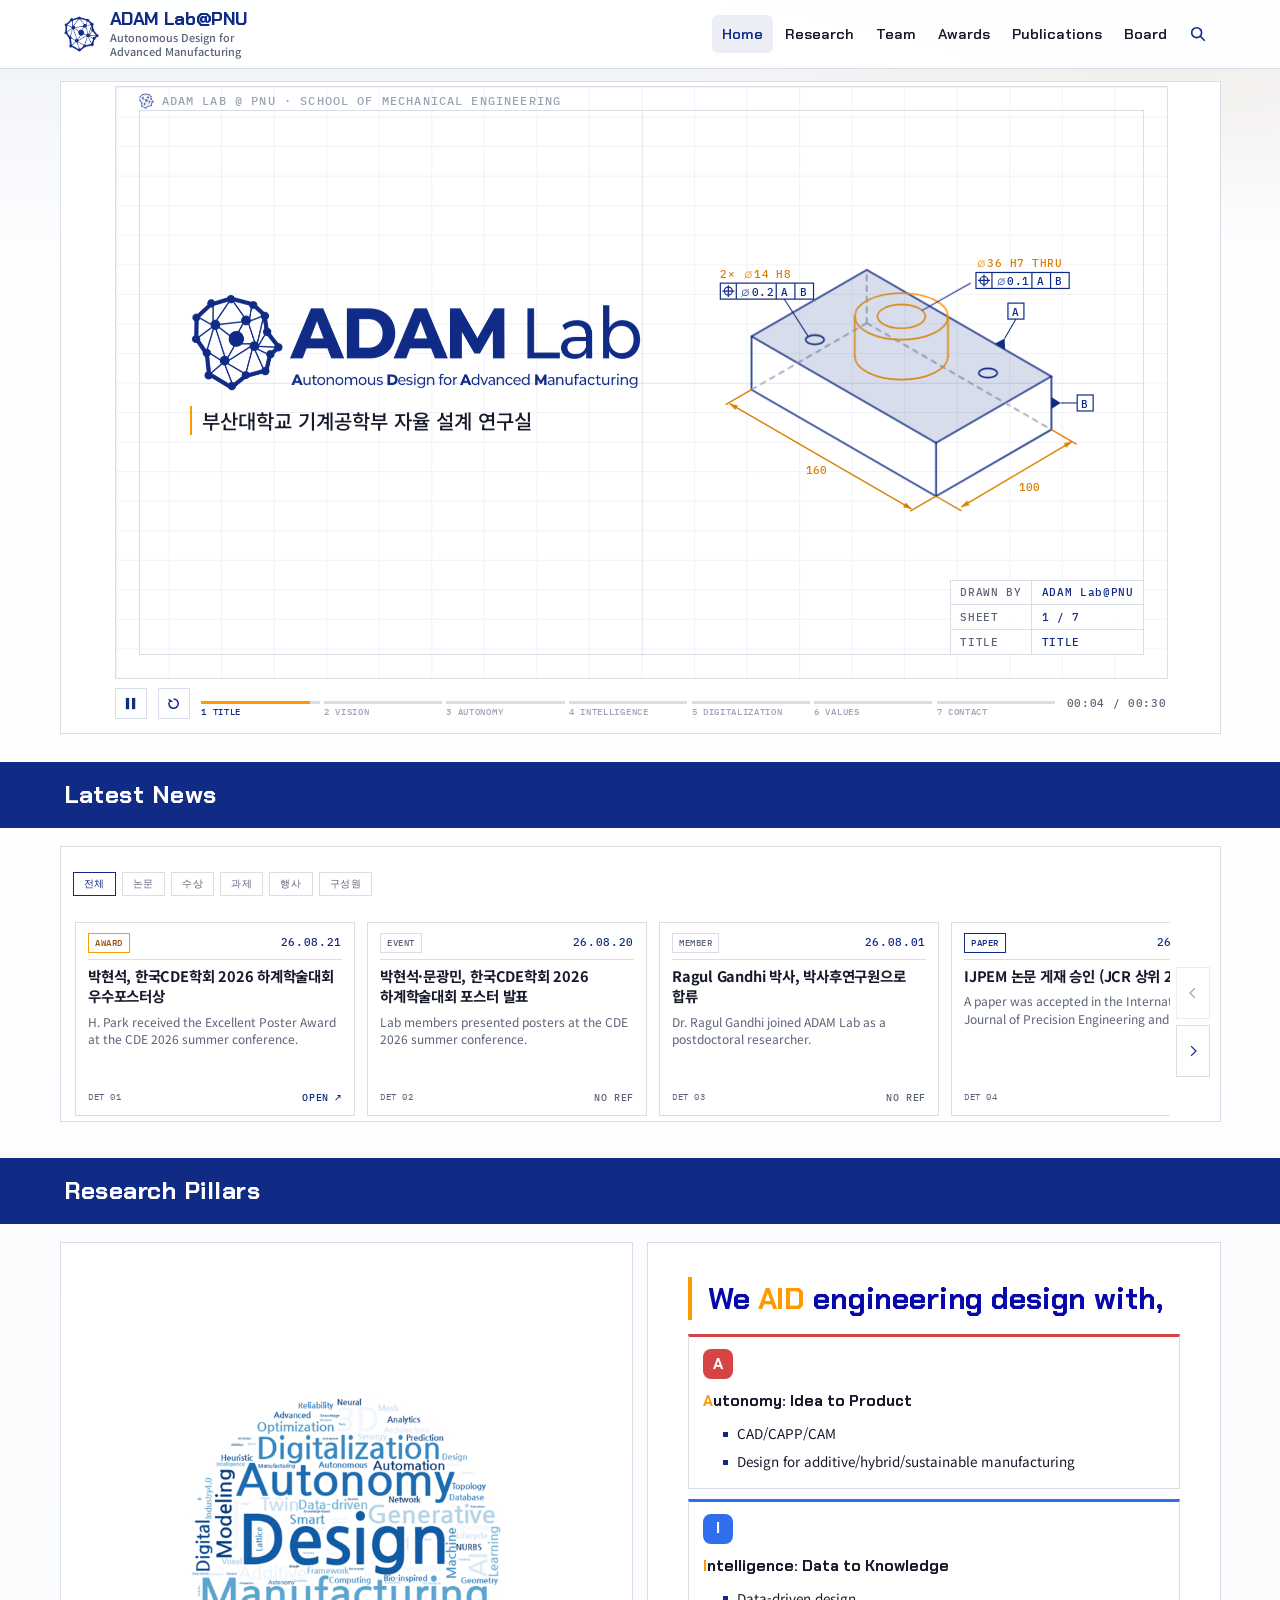
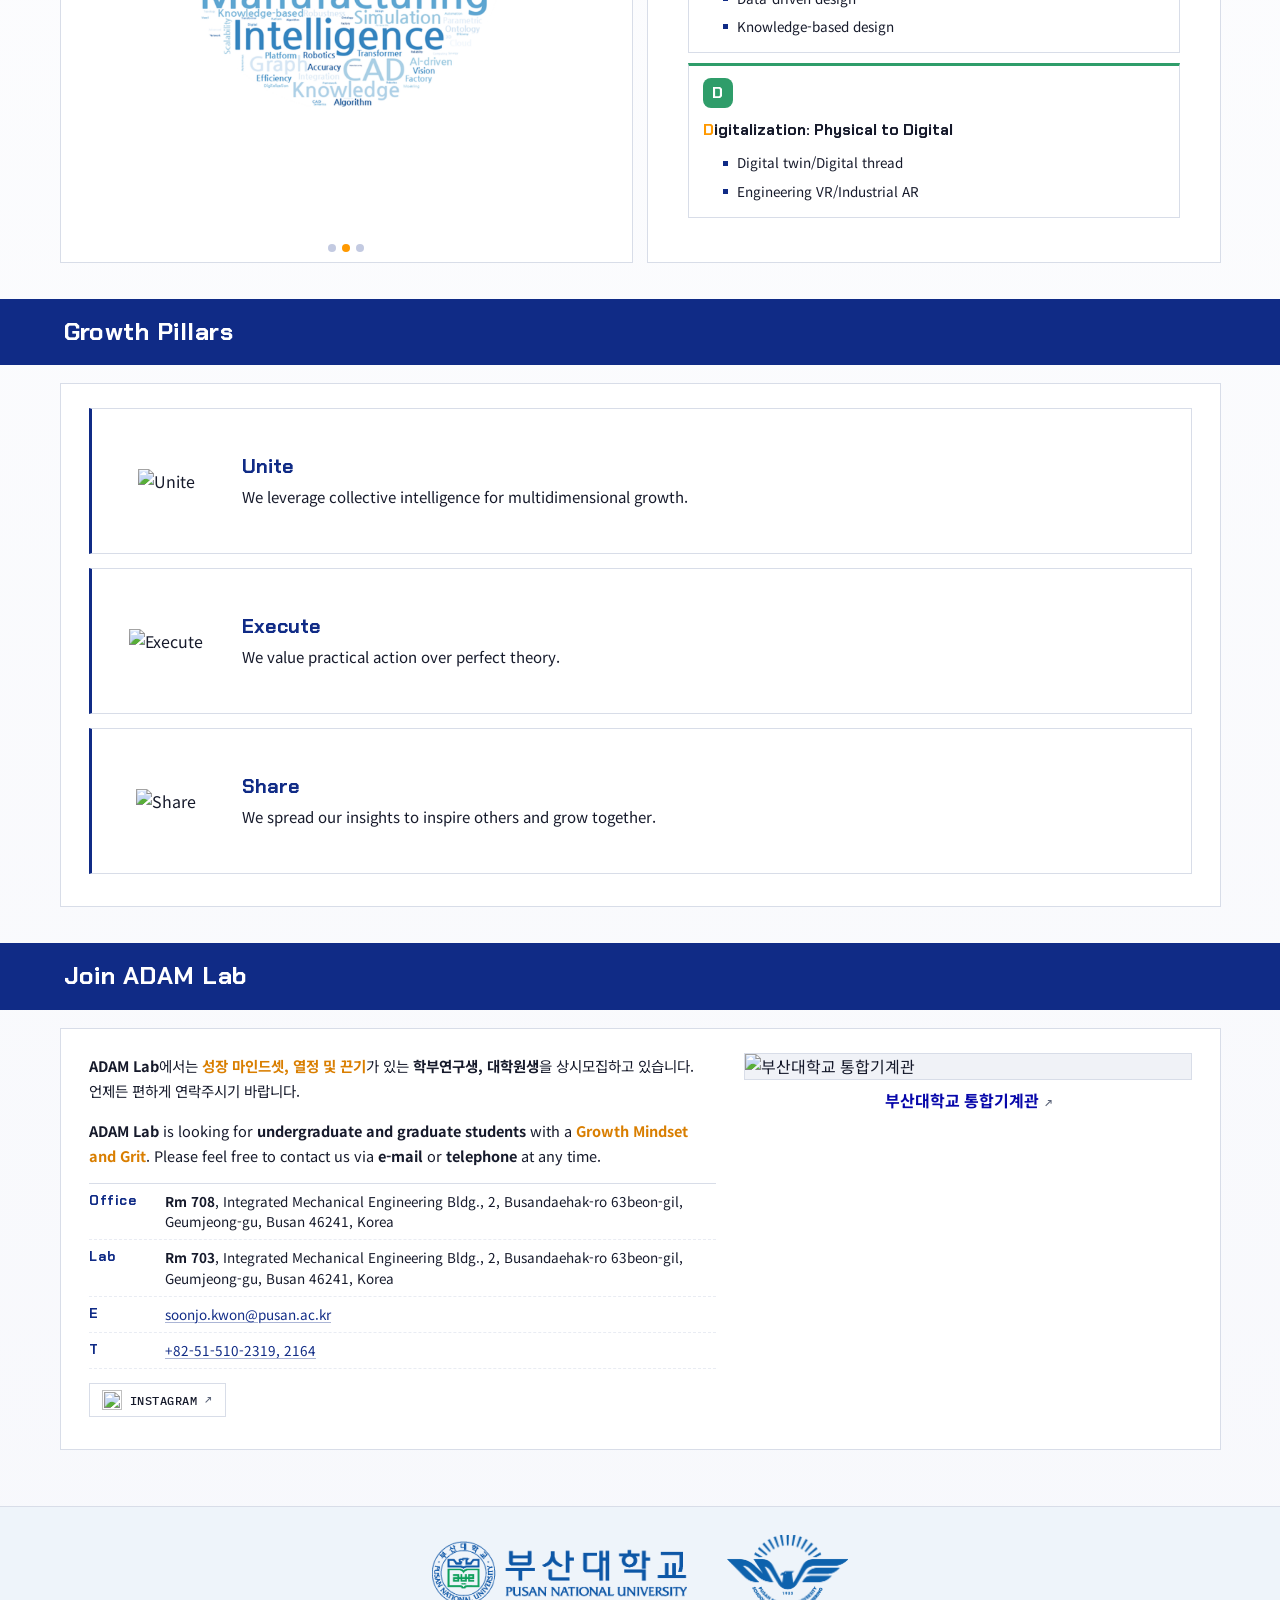
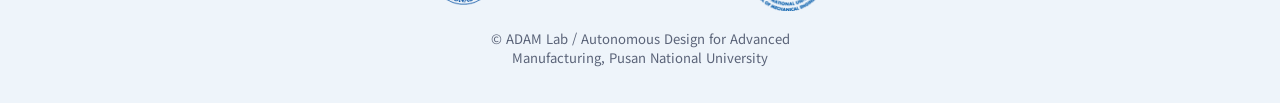
==== index.html @ efa73481 "data: refresh sheet snapshot" ====
<!doctype html>
<html lang="ko">
<head>
  <meta charset="utf-8">
  <meta name="viewport" content="width=device-width, initial-scale=1">
  <title>ADAM Lab@PNU</title>
  <meta name="description" content="ADAM Lab@PNU — Autonomous Design for Advanced Manufacturing Laboratory, Pusan National University.">
  <link rel="preconnect" href="https://fonts.googleapis.com">
  <link rel="preconnect" href="https://fonts.gstatic.com" crossorigin>
  <link href="https://fonts.googleapis.com/css2?family=Chakra+Petch:wght@500;600;700&family=IBM+Plex+Mono:wght@400;500;600&family=Noto+Sans+KR:wght@400;500;600;700&display=swap" rel="stylesheet">
  <link rel="stylesheet" href="css/site.css">
  <link rel="stylesheet" href="css/sheet/tokens.css">
  <link rel="stylesheet" href="css/sheet/base.css">
  <link rel="stylesheet" href="css/sheet/sheet.css">
  <link rel="stylesheet" href="css/widgets/news.css">
  <link rel="stylesheet" href="css/widgets/sections.css">
  <script>window.ADAM_SITE_PARAMS = {};</script>
  <script defer src="js/search-index.js"></script>
  <script defer src="js/site.js"></script>
  <script defer src="js/sheet/boot.js"></script>
  <script defer src="js/sheet/sheets.js?v=20261011-171838"></script>
  <script defer src="js/sheet/sheet-loader.js"></script>
  <script defer src="js/widgets/news.js"></script>
  <script defer src="js/widgets/sections.js"></script>
</head>
<body>
  <a class="skip" href="#main">본문으로 건너뛰기</a>
  <header class="site-header">
    <div class="site-header__inner">
      <a class="brand" href="index.html">
        <img class="brand__logo" src="assets/brand/nav-mark.png" alt="" width="36" height="36">
        <span class="brand__text">
          <span class="brand__mark">ADAM Lab@PNU</span>
          <span class="brand__sub">Autonomous Design for Advanced Manufacturing</span>
        </span>
      </a>
      <button class="nav-toggle" type="button" aria-expanded="false" aria-controls="primary-nav">Menu</button>
      <nav id="primary-nav" class="nav" aria-label="Primary">
<a href="index.html">Home</a>
<a href="research/index.html">Research</a>
<a href="team/index.html">Team</a>
<a href="awards/index.html">Awards</a>
<a href="publications/index.html">Publications</a>
<a href="board/index.html">Board</a>
<button type="button" class="search-toggle" aria-expanded="false" aria-controls="site-search" aria-label="Search">
  <svg viewBox="0 0 20 20" width="18" height="18" aria-hidden="true"><circle cx="8.5" cy="8.5" r="5.5" fill="none" stroke="currentColor" stroke-width="1.8"/><path d="M12.8 12.8 17 17" stroke="currentColor" stroke-width="1.8" stroke-linecap="round"/></svg>
</button>
</nav>
    </div>
  </header>
  <main id="main">
    <div class="hero-wrap"><div class="hero-frame">
      <iframe src="assets/hero/index.html" title="ADAM Lab Intro" allow="autoplay" loading="eager"></iframe>
    </div></div>
    <div class="band reveal"><div class="band__inner"><h2>Latest News</h2></div></div>
    <section class="section reveal">
      <div class="panel" id="adam-news"></div>
    </section>
    <div class="band reveal"><div class="band__inner"><h2>Research Pillars</h2></div></div>
    <section class="section reveal">
      <div class="split pillars-split">
        <div class="pillars-visual panel">
          <div class="carousel" data-carousel aria-label="Research pillars images">
            <div class="carousel__slide is-active">
              <img src="assets/home/pillars/pillar-1.png" alt="Research pillars — Venn diagram" width="800" height="800" decoding="async">
            </div>
            <div class="carousel__slide">
              <img src="assets/home/pillars/pillar-2.png" alt="Research pillars — Word cloud" width="800" height="800" decoding="async">
            </div>
            <div class="carousel__slide">
              <img src="assets/home/pillars/pillar-3.png" alt="Research pillars — 3D cube" width="800" height="800" decoding="async">
            </div>
            <div class="carousel__dots"></div>
          </div>
        </div>
        <div class="panel pillars-aid" data-adam="sections" data-block="home-pillars"></div>
      </div>
    </section>
    <div class="band reveal"><div class="band__inner"><h2>Growth Pillars</h2></div></div>
    <section class="section reveal"><div class="panel" data-adam="sections" data-block="home-growth"></div></section>
    <div class="band reveal"><div class="band__inner"><h2>Join ADAM Lab</h2></div></div>
    <section class="section reveal"><div class="panel" data-adam="sections" data-block="home-join"></div></section>
  </main>
  <footer class="site-footer">
    <div class="site-footer__inner">
      <div class="footer-logos">
        <a class="footer-logo" href="https://www.pusan.ac.kr/" target="_blank" rel="noopener" title="Pusan National University">
          <img src="assets/brand/pnu-logo.png" alt="Pusan National University" width="280" height="70" loading="lazy">
        </a>
        <a class="footer-logo" href="https://me.pusan.ac.kr/" target="_blank" rel="noopener" title="School of Mechanical Engineering">
          <img src="assets/brand/mech-logo.png" alt="School of Mechanical Engineering, PNU" width="120" height="76" loading="lazy">
        </a>
      </div>
      <p class="copyright">© ADAM Lab / Autonomous Design for Advanced Manufacturing, Pusan National University</p>
    </div>
  </footer>

  <div id="site-search" class="site-search" hidden>
    <div class="site-search__panel" role="dialog" aria-modal="true" aria-label="Site search">
      <form class="site-search__form" action="#" method="get">
        <input type="search" name="q" class="site-search__input" placeholder="뉴스·논문·수상·과제 검색" autocomplete="off" enterkeyhint="search">
        <button type="button" class="site-search__close" aria-label="Close search">×</button>
      </form>
      <div class="site-search__results" role="listbox" aria-live="polite"></div>
    </div>
  </div>
</body>
</html>
---- css/site.css ----
/* ADAM Lab@PNU — GitHub Pages shell */
:root {
  --ground: #f4f6fb;
  --sheet: #ffffff;
  --grid: #f0f2f7;
  --line: #d8dde8;
  --line-soft: #e9ecf3;
  --navy: #102b86;
  --blue: #0707aa;
  --ink: #161a2b;
  --ink-dim: #5a6378;
  --ink-faint: #9aa3b5;
  --accent: #ff9900;
  --accent-deep: #d97e00;
  --band: #102b86;
  --font-display: "Chakra Petch", "Noto Sans KR", system-ui, sans-serif;
  --font-body: "Noto Sans KR", "Apple SD Gothic Neo", "Malgun Gothic", system-ui, sans-serif;
  --ease: cubic-bezier(0.2, 0.7, 0.2, 1);
  --max: 1185px;
  --nav-h: 68px;
  color-scheme: light;
}

*, *::before, *::after { box-sizing: border-box; }

html { scroll-behavior: smooth; }

body {
  margin: 0;
  min-height: 100vh;
  font-family: var(--font-body);
  color: var(--ink);
  background:
    radial-gradient(1200px 480px at 10% -10%, rgba(16, 43, 134, 0.07), transparent 60%),
    radial-gradient(900px 420px at 90% 0%, rgba(255, 153, 0, 0.08), transparent 55%),
    linear-gradient(180deg, #eef1f8 0%, var(--ground) 280px, #f7f8fc 100%);
  line-height: 1.55;
  -webkit-font-smoothing: antialiased;
  /* Korean: keep syllables together; English: break at words */
  word-break: keep-all;
  overflow-wrap: anywhere;
  line-break: strict;
}

a { color: var(--blue); text-decoration-thickness: 1px; text-underline-offset: 2px; }
a:hover { color: var(--navy); }

.skip {
  position: absolute; left: -9999px; top: 0;
  background: var(--navy); color: #fff; padding: 8px 12px; z-index: 100;
}
.skip:focus { left: 8px; top: 8px; }

/* ---------- Nav ---------- */
.site-header {
  position: sticky; top: 0; z-index: 50;
  backdrop-filter: blur(12px);
  background: rgba(255, 255, 255, 0.94);
  border-bottom: 1px solid var(--line);
}

.site-header__inner {
  max-width: var(--max);
  margin: 0 auto;
  padding: 0 16px;
  min-height: var(--nav-h);
  display: flex;
  align-items: center;
  flex-wrap: wrap;
  gap: 8px 16px;
}

.brand {
  display: inline-flex;
  align-items: center;
  gap: 10px;
  color: var(--navy);
  text-decoration: none;
  min-width: 0;
}
.brand:hover { color: var(--blue); }
.brand__logo {
  width: 36px;
  height: 36px;
  object-fit: contain;
  flex: 0 0 auto;
}
.brand__text {
  display: flex;
  flex-direction: column;
  gap: 1px;
  min-width: 0;
}
.brand__mark {
  font-family: var(--font-display);
  font-weight: 700;
  font-size: 1.15rem;
  letter-spacing: -0.02em;
  line-height: 1.15;
  white-space: nowrap;
}
.brand__sub {
  font-family: var(--font-body);
  font-size: 0.68rem;
  font-weight: 500;
  color: var(--ink-dim);
  line-height: 1.25;
  white-space: normal;
  max-width: 28ch;
}

.nav {
  margin-left: auto;
  display: flex;
  align-items: center;
  gap: 2px;
  flex-wrap: wrap;
  justify-content: flex-end;
}

.nav a, .search-toggle {
  font-family: var(--font-display);
  font-weight: 600;
  font-size: 0.92rem;
  color: var(--ink);
  text-decoration: none;
  padding: 8px 10px;
  border-radius: 6px;
  border: 0;
  background: transparent;
  cursor: pointer;
  transition: background 0.2s var(--ease), color 0.2s var(--ease);
}
.nav a:hover, .search-toggle:hover {
  background: var(--grid);
  color: var(--navy);
}
.nav a[aria-current="page"] {
  color: var(--navy);
  background: rgba(16, 43, 134, 0.08);
}
.search-toggle {
  display: inline-flex;
  align-items: center;
  justify-content: center;
  color: var(--navy);
}


.band__inner--with-action {
  display: flex;
  align-items: center;
  justify-content: space-between;
  gap: 12px;
}
.band-ig {
  display: inline-flex;
  align-items: center;
  justify-content: center;
  width: 36px;
  height: 36px;
  border-radius: 8px;
  color: #fff;
  border: 1px solid rgba(255, 255, 255, 0.35);
  text-decoration: none;
  transition: background 0.2s var(--ease);
}
.band-ig:hover {
  background: rgba(255, 255, 255, 0.12);
  color: #fff;
}

.nav-toggle {
  display: none;
  margin-left: auto;
  border: 1px solid var(--line);
  background: #fff;
  border-radius: 8px;
  padding: 8px 12px;
  font-family: var(--font-display);
  font-weight: 600;
  color: var(--navy);
}

@media (max-width: 900px) {
  .brand__sub { display: none; }
}
@media (max-width: 820px) {
  .nav-toggle { display: inline-flex; }
  .nav {
    display: none;
    width: 100%;
    flex-direction: column;
    align-items: stretch;
    padding: 0 0 12px;
    margin: 0;
  }
  .site-header.is-open .nav { display: flex; }
}

/* ---------- Layout ---------- */
main { display: block; }

.hero-wrap {
  max-width: var(--max);
  margin: 0 auto;
  padding: 12px 12px 0;
}

.hero-frame {
  width: 100%;
  border: 1px solid var(--line);
  background: #fff;
  overflow: hidden;
  aspect-ratio: 16 / 9;
}
.hero-frame iframe {
  width: 100%;
  height: 100%;
  border: 0;
  display: block;
}

.band {
  background: var(--band);
  color: #fff;
  margin: 28px 0 0;
}
.band__inner {
  max-width: var(--max);
  margin: 0 auto;
  padding: 14px 16px;
}
.band h2 {
  margin: 0;
  font-family: var(--font-display);
  font-weight: 700;
  font-size: clamp(1.15rem, 2.2vw, 1.55rem);
  letter-spacing: 0.02em;
}

.section {
  max-width: var(--max);
  margin: 0 auto;
  padding: 18px 12px 8px;
}

.section__head {
  display: flex;
  align-items: baseline;
  justify-content: space-between;
  gap: 12px;
  margin: 8px 4px 12px;
  flex-wrap: wrap;
}
.section__head h1, .section__head h2 {
  margin: 0;
  font-family: var(--font-display);
  font-weight: 700;
  color: var(--navy);
  font-size: clamp(1.35rem, 2.6vw, 1.85rem);
  letter-spacing: -0.02em;
}
.section__head p {
  margin: 0;
  color: var(--ink-dim);
  font-size: 0.95rem;
}

.page-kicker {
  max-width: var(--max);
  margin: 0 auto;
  padding: 28px 16px 0;
}
.page-kicker .label {
  font-family: var(--font-display);
  font-weight: 700;
  letter-spacing: 0.12em;
  font-size: 0.78rem;
  color: var(--accent-deep);
  text-transform: uppercase;
}
.page-kicker h1 {
  margin: 6px 0 0;
  font-family: var(--font-display);
  font-weight: 700;
  font-size: clamp(1.8rem, 4vw, 2.6rem);
  color: var(--navy);
  letter-spacing: -0.03em;
}

.team-links {
  display: flex;
  flex-wrap: wrap;
  gap: 10px 16px;
  margin: 14px 0 0;
}
.team-links a {
  font-family: var(--font-display);
  font-weight: 600;
  font-size: 0.95rem;
  color: var(--navy);
  text-decoration: none;
  padding: 6px 0;
  border-bottom: 2px solid transparent;
  transition: border-color 0.2s var(--ease), color 0.2s var(--ease);
}
.team-links a:hover {
  border-bottom-color: var(--accent);
  color: var(--blue);
}

.split {
  display: grid;
  grid-template-columns: 1fr 1fr;
  gap: 14px;
  align-items: start;
}
@media (max-width: 820px) {
  .split { grid-template-columns: 1fr; }
}

/* Home Research Pillars — Sites-like 50:50 split: carousel | A·I·D cards */
.pillars-split {
  grid-template-columns: 1fr 1fr;
  gap: 14px;
  align-items: stretch;
}
.pillars-visual {
  overflow: hidden;
  display: flex;
  min-height: 0;
}
.pillars-visual .carousel {
  flex: 1 1 auto;
  width: 100%;
  min-height: 280px;
  aspect-ratio: 1 / 1;
  border: 0;
  max-height: none;
}
.pillars-aid {
  padding: 10px 12px 12px;
  min-width: 0;
}
.pillars-aid .sx-cards.sx-aid {
  grid-template-columns: minmax(0, 1fr) !important;
  gap: 10px;
}
.pillars-aid .sx-card--aid {
  padding: 12px 14px;
}
.pillars-aid .sx-aid-letter {
  width: 30px;
  height: 30px;
  font-size: 1rem;
}
@media (max-width: 820px) {
  .pillars-split { grid-template-columns: 1fr; }
  .pillars-visual .carousel {
    aspect-ratio: 16 / 9;
    min-height: 0;
  }
}

/* Search deep-link highlight */
.is-search-hit {
  outline: 2px solid var(--accent);
  outline-offset: 3px;
  box-shadow: 0 0 0 4px rgba(255, 153, 0, 0.22);
  transition: outline-color 0.3s var(--ease), box-shadow 0.3s var(--ease);
}

/* ---------- Panels (hover glow only) ---------- */
.panel {
  position: relative;
  width: 100%;
  min-width: 0;
  background: #fff;
  border: 1px solid var(--line);
  overflow: visible;
  transition: border-color 0.25s var(--ease), box-shadow 0.25s var(--ease);
}
.panel:hover {
  border-color: #c5cee6;
  box-shadow: 0 0 0 1px rgba(16, 43, 134, 0.06), 0 12px 32px rgba(16, 43, 134, 0.1);
}
.panel .ax-root,
.panel .adam-sheet { max-width: 100%; }

/* ---------- Carousel ---------- */
.carousel {
  position: relative;
  aspect-ratio: 1.25 / 1;
  background: #fff;
  overflow: hidden;
  border: 1px solid var(--line);
}
.carousel__slide {
  position: absolute;
  inset: 0;
  display: flex;
  align-items: center;
  justify-content: center;
  background-color: #fff;
  opacity: 0;
  transition: opacity 0.9s var(--ease);
  /* fallback if a slide still uses background-image */
  background-size: contain;
  background-repeat: no-repeat;
  background-position: center;
}
.carousel__slide.is-active { opacity: 1; }
.carousel__slide img {
  display: block;
  max-width: 100%;
  max-height: 100%;
  width: auto;
  height: auto;
  object-fit: contain;
  object-position: center;
}
.carousel__dots {
  position: absolute;
  left: 0; right: 0; bottom: 10px;
  display: flex;
  justify-content: center;
  gap: 6px;
  z-index: 2;
}
.carousel__dots button {
  width: 8px; height: 8px;
  border-radius: 50%;
  border: 0;
  background: rgba(16, 43, 134, 0.25);
  padding: 0;
  cursor: pointer;
  transition: background 0.2s var(--ease);
}
.carousel__dots button[aria-current="true"] {
  background: var(--accent);
}
/* Board album carousel nav pattern (gl-carousel-nav) — Home Pillars only */
.carousel__nav {
  position: absolute; top: 50%; transform: translateY(-50%); z-index: 2;
  width: 30px; height: 30px; display: grid; place-items: center;
  border: 1px solid rgba(255,255,255,0.55); border-radius: 999px;
  background: rgba(16, 26, 43, 0.42); color: #fff; cursor: pointer;
  opacity: 0; transition: opacity 0.18s var(--ease), background 0.18s var(--ease);
  padding: 0;
}
.carousel:hover .carousel__nav,
.carousel:focus-within .carousel__nav { opacity: 1; }
.carousel__prev { left: 8px; }
.carousel__next { right: 8px; }
.carousel__nav:hover { background: rgba(16, 26, 43, 0.7); }

/* ---------- Allowed motion: (1) scroll fade-up (2) card hover glow (3) slide crossfade ---------- */
.reveal {
  opacity: 0;
  transform: translateY(14px);
  transition: opacity 0.55s var(--ease), transform 0.55s var(--ease);
}
.reveal.is-in {
  opacity: 1;
  transform: none;
}
@media (prefers-reduced-motion: reduce) {
  html { scroll-behavior: auto; }
  .reveal { opacity: 1; transform: none; transition: none; }
  .carousel__slide { transition: none; }
  .panel { transition: none; }
}

/* ---------- Footer ---------- */
.site-footer {
  margin-top: 48px;
  border-top: 1px solid var(--line);
  background: #eef4fa;
}
.site-footer__inner {
  max-width: var(--max);
  margin: 0 auto;
  padding: 28px 16px 36px;
  display: flex;
  flex-direction: column;
  gap: 18px;
  align-items: center;
}
.footer-logos {
  display: flex;
  flex-wrap: wrap;
  gap: 28px 40px;
  align-items: center;
  justify-content: center;
  width: 100%;
}
.footer-logo {
  display: inline-flex;
  align-items: center;
  text-decoration: none;
  opacity: 0.95;
  transition: opacity 0.2s var(--ease);
}
.footer-logo:hover { opacity: 1; }
.footer-logo img {
  display: block;
  height: auto;
  max-height: 64px;
  width: auto;
  max-width: min(320px, 78vw);
  object-fit: contain;
}
.footer-logo:last-child img {
  max-height: 76px;
  max-width: min(140px, 40vw);
}
.copyright {
  margin: 0;
  text-align: center;
  color: var(--ink-dim);
  font-size: 0.82rem;
  line-height: 1.45;
  max-width: 52ch;
}

/* ---------- Site search ---------- */
.site-search {
  position: fixed;
  inset: 0;
  z-index: 80;
  background: rgba(16, 26, 43, 0.35);
  display: flex;
  align-items: flex-start;
  justify-content: center;
  padding: 12vh 16px 24px;
  backdrop-filter: blur(2px);
}
.site-search[hidden] { display: none !important; }
.site-search__panel {
  width: min(560px, 100%);
  background: #fff;
  border: 1px solid var(--line);
  border-radius: 12px;
  box-shadow: 0 24px 60px rgba(16, 43, 134, 0.18);
  overflow: hidden;
}
.site-search__form {
  display: flex;
  align-items: center;
  gap: 8px;
  padding: 12px 12px 10px;
  border-bottom: 1px solid var(--line-soft);
}
.site-search__input {
  flex: 1;
  border: 0;
  outline: none;
  font: inherit;
  font-size: 1.05rem;
  padding: 8px 6px;
  color: var(--ink);
  background: transparent;
}
.site-search__close {
  border: 0;
  background: var(--grid);
  width: 36px;
  height: 36px;
  border-radius: 8px;
  font-size: 1.3rem;
  line-height: 1;
  cursor: pointer;
  color: var(--ink-dim);
}
.site-search__close:hover { color: var(--navy); }
.site-search__results {
  max-height: min(50vh, 420px);
  overflow: auto;
  padding: 8px;
}
.site-search__hit {
  display: block;
  padding: 10px 12px;
  border-radius: 8px;
  text-decoration: none;
  color: inherit;
  transition: background 0.15s var(--ease);
}
.site-search__hit:hover { background: var(--grid); }
.site-search__kind {
  display: inline-block;
  font-family: var(--font-display);
  font-size: 0.68rem;
  font-weight: 700;
  letter-spacing: 0.06em;
  text-transform: uppercase;
  color: var(--accent-deep);
  margin-bottom: 2px;
}
.site-search__hit strong {
  display: block;
  font-family: var(--font-display);
  color: var(--navy);
  margin-bottom: 2px;
}
.site-search__blurb {
  display: block;
  font-size: 0.86rem;
  color: var(--ink-dim);
}
.site-search__empty {
  margin: 12px;
  color: var(--ink-dim);
  font-size: 0.92rem;
}
body.search-open { overflow: hidden; }
---- css/sheet/tokens.css ----
/* ADAM Lab embeddable widgets — design tokens extracted from the
   home-page hero embed (ADAM Lab Intro, ~187KB inline HTML/SVG on
   *-atari-embeds.googleusercontent.com / sites.google.com/view/adam-pnu).

   Source :root block (2026-10-08):
     --ground #FFFFFF  --sheet #FFFFFF  --grid #F0F2F7
     --line #D8DDE8    --line-soft #E9ECF3
     --navy #102B86    --blue #0707AA
     --ink #161A2B     --ink-dim #5A6378  --ink-faint #9AA3B5
     --accent #FF9900  --accent-deep #D97E00  (+ --accent-ink #9A5200 for text, AA)
*/

:root {
  --ground: #ffffff;
  --sheet: #ffffff;
  --grid: #f0f2f7;
  --line: #d8dde8;
  --line-soft: #e9ecf3;
  --navy: #102b86;
  --blue: #0707aa;
  --ink: #161a2b;
  --ink-dim: #5a6378;
  --ink-faint: #9aa3b5;
  --accent: #ff9900;
  --accent-deep: #d97e00;
  --accent-ink: #9a5200;   /* award text on light backgrounds: 5.5:1 on #fff8ec (WCAG AA) */
  --paper: var(--sheet);
  --muted: var(--ink-dim);
  --font-display: "Chakra Petch", "Noto Sans KR", system-ui, sans-serif;
  --font-body: "Noto Sans KR", "Apple SD Gothic Neo", "Malgun Gothic", system-ui, sans-serif;
  --font-mono: "IBM Plex Mono", ui-monospace, SFMono-Regular, Menlo, monospace;
  --ease: cubic-bezier(0.2, 0.7, 0.2, 1);
  color-scheme: light;
}

@media (prefers-reduced-motion: reduce) {
  .adam-sheet *,
  .adam-sheet *::before,
  .adam-sheet *::after {
    animation: none !important;
    transition: none !important;
    scroll-behavior: auto !important;
  }
}
---- css/sheet/base.css ----
/* ADAM Lab widgets — shared base for the sheet-driven widgets
   (publications, patents, awards, members, projects, talks, gallery).
   Palette/fonts come from tokens.css (= hero animation). Each Sites page
   gets its own layout file on top of this (see widgets/<name>/). */

*, *::before, *::after { box-sizing: border-box; }
[hidden] { display: none !important; }

/* Hosted inside adam-lab pages: document shell (html/body) is owned by css/site.css.
   Widget chrome below targets .ax-* / panel roots only. */

::-webkit-scrollbar { width: 8px; height: 8px; }
::-webkit-scrollbar-thumb { background: var(--line); border-radius: 8px; }
::-webkit-scrollbar-track { background: transparent; }

a { color: inherit; }
button { font: inherit; color: inherit; }
:focus-visible { outline: 2px solid var(--navy); outline-offset: 2px; }

.ax-root {
  container-type: inline-size;
  container-name: ax;
  width: 100%;
  max-width: 1280px;
  margin: 0 auto;
  padding: clamp(10px, 2.4vw, 24px) clamp(10px, 2.6vw, 28px) clamp(16px, 3vw, 32px);
}

/* ---------- toolbar ---------- */
.ax-bar {
  position: sticky;
  top: 0;
  z-index: 20;
  display: flex;
  flex-wrap: wrap;
  align-items: center;
  gap: 8px 10px;
  padding: 10px 0;
  margin-bottom: 6px;
  background: rgba(255, 255, 255, 0.86);
  -webkit-backdrop-filter: saturate(1.4) blur(8px);
  backdrop-filter: saturate(1.4) blur(8px);
  border-bottom: 1px solid var(--line-soft);
}
.ax-bar .ax-grow { flex: 1 1 auto; }
/* Narrow embeds keep the bar sticky but compact: chip rows scroll sideways
   on one line instead of wrapping, so the bar stays ~1–2 rows tall. */
@container ax (max-width: 600px) {
  .ax-bar { padding: 6px 0; gap: 6px; margin-bottom: 4px; }
  .ax-bar .ax-chips { flex: 1 1 auto; }
}

.ax-chips {
  display: flex;
  gap: 6px;
  min-width: 0;
  overflow-x: auto;
  scrollbar-width: none;
  padding: 1px;
}
.ax-chips::-webkit-scrollbar { display: none; }

.ax-chip {
  flex: 0 0 auto;
  appearance: none;
  border: 1px solid var(--line);
  background: rgba(255, 255, 255, 0.9);
  color: var(--ink-dim);
  font-family: var(--font-mono);
  font-size: 11px;
  font-weight: 500;
  letter-spacing: 0.05em;
  text-transform: uppercase;
  text-decoration: none;
  line-height: 1;
  padding: 7px 10px;
  border-radius: 0;
  cursor: pointer;
  display: inline-flex;
  align-items: center;
  gap: 6px;
  transition: border-color 0.15s var(--ease), color 0.15s var(--ease), background 0.15s var(--ease);
}
.ax-chip:hover { border-color: var(--navy); color: var(--navy); }
.ax-chip[aria-pressed="true"] {
  border-color: var(--navy);
  color: var(--navy);
  background: #fff;
  box-shadow: inset 0 0 0 1px var(--navy);
}
.ax-chip .n {
  font-size: 10px;
  color: var(--ink-dim);
  font-weight: 500;
}
.ax-chip[aria-pressed="true"] .n { color: var(--navy); }
.ax-chip .ko { font-family: var(--font-body); text-transform: none; letter-spacing: 0; font-size: 12px; }

.ax-search {
  position: relative;
  flex: 1 1 220px;
  min-width: 160px;
  max-width: 360px;
}
.ax-search input {
  width: 100%;
  height: 32px;
  border: 1px solid var(--line);
  background: #fff;
  padding: 0 30px 0 32px;
  font: 13px var(--font-body);
  color: var(--ink);
  border-radius: 0;
  outline: none;
  transition: border-color 0.15s var(--ease), box-shadow 0.15s var(--ease);
}
.ax-search input::placeholder { color: var(--ink-faint); }
.ax-search input:focus { border-color: var(--navy); box-shadow: 0 0 0 3px rgba(16, 43, 134, 0.08); }
.ax-search svg {
  position: absolute; left: 10px; top: 50%; width: 14px; height: 14px;
  transform: translateY(-50%); color: var(--ink-faint); pointer-events: none;
}
.ax-search .ax-clear {
  position: absolute; right: 4px; top: 50%; transform: translateY(-50%);
  width: 24px; height: 24px; border: 0; background: none; cursor: pointer;
  color: var(--ink-faint); font-size: 16px; line-height: 1;
}
.ax-search .ax-clear:hover { color: var(--navy); }

.ax-select {
  height: 32px;
  border: 1px solid var(--line);
  background: #fff;
  font: 12px var(--font-mono);
  color: var(--ink-dim);
  padding: 0 26px 0 10px;
  border-radius: 0;
  appearance: none;
  background-image: linear-gradient(45deg, transparent 50%, var(--ink-faint) 50%), linear-gradient(135deg, var(--ink-faint) 50%, transparent 50%);
  background-position: calc(100% - 13px) 50%, calc(100% - 9px) 50%;
  background-size: 4px 4px;
  background-repeat: no-repeat;
  cursor: pointer;
}
.ax-select:focus { border-color: var(--navy); outline: none; }

/* ---------- type ---------- */
.ax-kicker {
  font-family: var(--font-display);
  font-weight: 600;
  font-size: 11px;
  letter-spacing: 0.14em;
  text-transform: uppercase;
  color: var(--navy);
}
.ax-mono { font-family: var(--font-mono); }
.ax-dim { color: var(--ink-dim); }
.ax-faint { color: var(--ink-faint); }

.au-pi { color: var(--ink); font-weight: 700; }

/* ---------- small parts ---------- */
.ax-badge {
  display: inline-flex;
  align-items: center;
  gap: 5px;
  font-family: var(--font-mono);
  font-size: 10px;
  font-weight: 500;
  letter-spacing: 0.04em;
  line-height: 1;
  padding: 4px 7px;
  border: 1px solid var(--line);
  color: var(--ink-dim);
  background: #fff;
  white-space: nowrap;
}
.ax-badge.award { border-color: var(--accent); color: var(--accent-ink); background: #fff8ec; }
.ax-badge.award::before { content: ""; width: 6px; height: 6px; border-radius: 50%; background: var(--accent); }
.ax-badge.navy { border-color: var(--navy); color: var(--navy); }
.ax-badge.solid { background: var(--navy); border-color: var(--navy); color: #fff; }
.ax-badge.dash { border-style: dashed; color: var(--blue); border-color: var(--blue); }
.ax-badge.ko { font-family: var(--font-body); letter-spacing: 0; font-size: 11px; }

.ax-link {
  display: inline-flex;
  align-items: center;
  gap: 4px;
  font-family: var(--font-mono);
  font-size: 10.5px;
  font-weight: 500;
  letter-spacing: 0.05em;
  text-transform: uppercase;
  text-decoration: none;
  color: var(--navy);
  border: 1px solid var(--line);
  background: #fff;
  padding: 4px 7px;
  line-height: 1;
  transition: border-color 0.15s var(--ease), background 0.15s var(--ease);
}
.ax-link:hover { border-color: var(--navy); background: #f6f8ff; }
.ax-link::after { content: "↗"; font-size: 10px; }

.ax-count {
  font-family: var(--font-mono);
  font-size: 11px;
  color: var(--ink-dim);
  letter-spacing: 0.04em;
  white-space: nowrap;
}

/* ---------- states ---------- */
.adam-state {
  margin: 24px 0;
  padding: 18px;
  border: 1px dashed var(--line);
  background: rgba(255, 255, 255, 0.9);
  color: var(--ink-dim);
  font-size: 13px;
  text-align: center;
}
.ax-skel {
  height: 64px;
  margin: 10px 0;
  border: 1px solid var(--line-soft);
  background: linear-gradient(90deg, #fff 0%, #f6f7fb 50%, #fff 100%);
  background-size: 200% 100%;
}
@media (prefers-reduced-motion: no-preference) {
  .ax-skel { animation: ax-shimmer 1.2s linear infinite; }
  .ax-in { animation: ax-in 0.4s var(--ease) both; }
}
@keyframes ax-shimmer { to { background-position: -200% 0; } }
@keyframes ax-in { from { opacity: 0; transform: translateY(6px); } to { opacity: 1; transform: none; } }

mark { background: #ffe9c4; color: inherit; padding: 0 1px; }

/* ---------- short iframes ----------
   Google Sites scales an embed's height with its width, so on a phone a
   widget may get only ~250–400px. The document scrolls inside the iframe;
   keep the sticky bar to one or two thin rows and drop decorative heads
   (histogram, sparkline, big totals) so the list is visible at once. */
@media (max-height: 520px) {
  .ax-root { padding-top: 4px; padding-bottom: 12px; }
  .ax-bar { padding: 5px 0; gap: 6px; margin-bottom: 4px; }
  .ax-chip { padding: 6px 8px; }
  .ax-search { min-width: 120px; }
  .ax-search input, .ax-select { height: 30px; }
}

/* ---------- phone embeds (html.ax-pe, set by sheet-loader.js) ----------
   Google Sites keeps the desktop box's aspect ratio on phones, so a list
   widget gets ~355×200–350px. pe mode: decorative heads hidden (per widget),
   ONE sticky bar row — chip groups become native selects (.ax-pe-sel), search
   (+ secondary filters marked .ax-pe-more) folds behind the magnifier, and an
   "open in a new tab" button (.ax-pe-open) is always at the right. The list
   ends with a full-width "new tab, full screen" link (.ax-pe-end). */
.ax-pe-sel, .ax-pe-icon, .ax-pe-open, .ax-pe-end, .ax-fullhead { display: none; }

html.ax-pe { background-size: 10vw 10vw; }
html.ax-pe body { font-size: 13px; }
html.ax-pe .ax-root { padding: 0 10px 10px; }
html.ax-pe .ax-bar {
  flex-wrap: nowrap;
  gap: 6px;
  padding: 6px 0;
  margin: 0 0 2px;
  background: rgba(255, 255, 255, 0.96);
}
html.ax-pe .ax-bar > .ax-chips,
html.ax-pe .ax-bar > .ax-count,
html.ax-pe .ax-bar > .ax-grow,
html.ax-pe .ax-bar > .ax-search,
html.ax-pe .ax-bar > .pj-sep { display: none; }
html.ax-pe .ax-bar > * { flex: 0 0 auto; order: 0; }
html.ax-pe .ax-bar > .ax-select { display: block; flex: 1 1 0; min-width: 0; max-width: 180px; height: 30px; text-overflow: ellipsis; }
html.ax-pe .ax-bar > .ax-select[hidden] { display: none; }
html.ax-pe .ax-bar:not(.pe-search) > .ax-pe-more { display: none; }
html.ax-pe .ax-bar > .ax-select { font: 500 12.5px var(--font-body); color: var(--ink); }
html.ax-pe .ax-bar > .ax-chip { padding: 0 8px; height: 30px; }
html.ax-pe .ax-pe-icon,
html.ax-pe .ax-pe-open {
  display: inline-grid;
  place-items: center;
  flex: 0 0 30px;
  width: 30px;
  height: 30px;
  padding: 0;
  border: 1px solid var(--line);
  background: #fff;
  color: var(--navy);
  cursor: pointer;
}
html.ax-pe .ax-pe-icon { position: relative; }
html.ax-pe .ax-pe-icon.on::after { content: ""; position: absolute; top: 3px; right: 3px; width: 6px; height: 6px; border-radius: 50%; background: var(--accent); }
html.ax-pe .ax-pe-icon[aria-expanded="true"] { border-color: var(--navy); box-shadow: inset 0 0 0 1px var(--navy); }
html.ax-pe .ax-pe-open { margin-left: auto; border-color: var(--navy); }
html.ax-pe .ax-pe-open:hover, html.ax-pe .ax-pe-open:focus-visible { background: var(--navy); color: #fff; }
html.ax-pe .ax-pe-open.floating {
  position: fixed; top: 6px; right: 6px; z-index: 30;
  width: 26px; height: 26px; background: rgba(255, 255, 255, 0.94);
}
/* magnifier open: search (and .ax-pe-more filters) on a second row */
html.ax-pe .ax-bar.pe-search { flex-wrap: wrap; }
html.ax-pe .ax-bar.pe-search::before { content: ""; order: 49; flex: 0 0 100%; height: 0; }   /* line break before the search row */
html.ax-pe .ax-search input::-webkit-search-cancel-button { -webkit-appearance: none; display: none; }
html.ax-pe .ax-bar.pe-search > .ax-search { display: block; order: 50; flex: 1 1 150px; min-width: 0; max-width: none; }
html.ax-pe .ax-bar.pe-search > .ax-search input { height: 30px; }
html.ax-pe .ax-bar.pe-search > .ax-pe-more { display: block; order: 51; flex: 0 1 auto; max-width: 40%; }
html.ax-pe .ax-bar.pe-search > .ax-chip.ax-pe-more { display: inline-flex; }

html.ax-pe .ax-pe-end {
  display: flex;
  justify-content: center;
  align-items: center;
  gap: 6px;
  margin: 14px 0 2px;
  padding: 10px;
  border: 1px dashed var(--navy);
  background: rgba(255, 255, 255, 0.94);
  color: var(--navy);
  font: 600 12.5px var(--font-body);
  text-decoration: none;
}
html.ax-pe .ax-pe-end .ar { font-family: var(--font-mono); }
html.ax-pe.ax-pe-fits .ax-pe-end { display: none; }
.ax-pe-mark { display: none; }
html.ax-pe .ax-pe-mark { display: block; height: 0; }
html.ax-pe .ax-pe-end:hover { background: #f6f8ff; }
html.ax-pe .adam-state { margin: 10px 0; padding: 12px; }
html.ax-pe .ax-skel { height: 48px !important; margin: 6px 0; }

/* "more below" fade at the bottom edge of the iframe */
html.ax-pe body::after {
  content: "";
  position: fixed;
  left: 0; right: 0; bottom: 0;
  height: 18px;
  background: linear-gradient(rgba(255, 255, 255, 0), rgba(255, 255, 255, 0.95));
  pointer-events: none;
  z-index: 15;
  opacity: 0;
  transition: opacity 0.2s var(--ease);
}
html.ax-pe.ax-pe-below body::after { opacity: 1; }

/* ?full=1 — the new-tab view: page title strip, normal (non-pe) layout */
html.ax-full .ax-fullhead {
  display: flex;
  align-items: baseline;
  gap: 10px;
  padding: 4px 0 10px;
  margin-bottom: 4px;
  border-bottom: 2px solid var(--navy);
}
html.ax-full .ax-fullhead .t { font-size: 18px; font-weight: 700; color: var(--ink); }

@media (prefers-reduced-motion: reduce) {
  *, *::before, *::after { animation: none !important; transition: none !important; scroll-behavior: auto !important; }
}
---- css/sheet/sheet.css ----
/* Shared sheet chrome — matches hero drawing-sheet stage. */

*,
*::before,
*::after {
  box-sizing: border-box;
}

/* Document shell omitted — adam-lab css/site.css owns html/body.
   News cards flow with content height (no Sites iframe max-height). */

#adam-news {
  width: 100%;
  min-width: 0;
}

.adam-sheet {
  width: 100%;
  max-width: 100%;
  min-width: 0;
  display: grid;
  grid-template-columns: minmax(0, 1fr);
  grid-template-rows: auto auto;
  position: relative;
  overflow: visible;
  color: var(--ink);
  background-color: var(--sheet);
  /* Flat sheet — no decorative grid / particles / parallax */
  border: 0;
}

.adam-toolbar {
  display: flex;
  align-items: center;
  gap: 6px;
  margin: 0 10px 0;
  padding-top: clamp(14px, 1.4vw + 12px, 24px);
  min-width: 0;
  max-width: 100%;
  position: relative;
  z-index: 5;
  pointer-events: auto;
}

.adam-chips {
  display: flex;
  gap: 6px;
  overflow-x: auto;
  scrollbar-width: none;
  min-width: 0;
  flex: 1;
  padding: 1px 2px 2px;
  position: relative;
  z-index: 5;
}

.adam-chips::-webkit-scrollbar {
  display: none;
}

/* Hero .chip / .chip.on */
.adam-chip {
  flex: 0 0 auto;
  appearance: none;
  -webkit-appearance: none;
  border: 1px solid var(--line);
  background: rgba(255, 255, 255, 0.7);
  color: var(--ink-dim);
  font-family: var(--font-mono);
  font-size: clamp(9px, 1.8vw, 10px);
  font-weight: 500;
  letter-spacing: 0.06em;
  text-transform: uppercase;
  padding: 5px 10px;
  cursor: pointer;
  line-height: 1.2;
  position: relative;
  z-index: 5;
  pointer-events: auto;
  touch-action: manipulation;
}

.adam-chip:hover {
  border-color: var(--navy);
  color: var(--navy);
}

.adam-chip[aria-pressed="true"] {
  background: rgba(255, 255, 255, 0.92);
  border-color: var(--navy);
  color: var(--navy);
}

.adam-live {
  position: absolute;
  width: 1px;
  height: 1px;
  padding: 0;
  margin: -1px;
  overflow: hidden;
  clip: rect(0, 0, 0, 0);
  white-space: nowrap;
  border: 0;
}

:focus-visible {
  outline: 2px solid var(--navy);
  outline-offset: 2px;
}
---- css/widgets/news.css ----
/* Latest News timeline — hero sheet palette. */

.news-row {
  display: grid;
  grid-template-columns: minmax(0, 1fr) auto;
  gap: 6px;
  min-width: 0;
  min-height: 0;
  height: 100%;
  margin: 8px 10px 10px;
  position: relative;
  z-index: 1;
}

.news-viewport {
  height: 100%;
  min-height: 0;
  min-width: 0;
  max-width: 100%;
  position: relative;
  overflow: hidden;
  container-type: inline-size;
  container-name: news;
}

.news-track {
  width: 100%;
  max-width: 100%;
  min-width: 0;
  height: 100%;
  display: flex;
  gap: clamp(8px, 1.2vw, 12px);
  align-items: stretch;
  overflow-x: auto;
  overflow-y: hidden;
  overscroll-behavior-x: contain;
  scroll-snap-type: x mandatory;
  scroll-padding-left: 4px;
  padding: 16px 4px 8px;
  position: relative;
  scrollbar-width: none;
  touch-action: pan-x;
}

.news-track::-webkit-scrollbar {
  display: none;
}

/* Hero .btn */
.news-side-nav {
  display: flex;
  flex-direction: column;
  justify-content: center;
  gap: 6px;
  align-self: stretch;
  padding: 16px 0 8px;
  position: relative;
  z-index: 2;
}

.news-side-nav button {
  width: clamp(28px, 4vw, 34px);
  height: clamp(40px, 12vh, 52px);
  border: 1px solid var(--line);
  background: #fff;
  color: var(--navy);
  cursor: pointer;
  display: grid;
  place-items: center;
  padding: 0;
  flex: 0 0 auto;
}

.news-side-nav button:hover:not(:disabled) {
  border-color: var(--navy);
}

.news-side-nav button:disabled {
  color: var(--ink-faint);
  border-color: var(--line-soft);
  cursor: default;
}

.news-side-nav svg {
  width: 14px;
  height: 14px;
  display: block;
}

.news-card {
  --news-card-w: clamp(200px, 72%, 280px);
  position: relative;
  flex: 0 0 var(--news-card-w);
  width: var(--news-card-w);
  max-width: 100%;
  scroll-snap-align: start;
  height: calc(100% - 4px);
  max-height: min(100%, 340px);   /* tall iframes: cards stop growing */
  align-self: start;
  display: flex;
  flex-direction: column;
  gap: 6px;
  padding: 10px clamp(8px, 1.5vw, 12px) 10px;
  background: rgba(255, 255, 255, 0.92);
  border: 1px solid var(--line);
  color: inherit;
  text-decoration: none;
  min-width: 0;
  overflow: hidden;
}

.news-card[hidden],
.news-skel[hidden],
.news-empty[hidden] {
  display: none !important;
}

.news-card.is-link {
  cursor: pointer;
}

@media (prefers-reduced-motion: no-preference) {
  .news-card {
    opacity: 0;
    transform: translateY(8px);
  }

  .news-card.is-in {
    opacity: 1;
    transform: none;
    transition:
      opacity 0.45s var(--ease),
      transform 0.45s var(--ease),
      border-color 0.2s var(--ease),
      box-shadow 0.2s var(--ease);
  }

  .news-card.is-in:hover {
    transform: translateY(-3px);
    border-color: var(--navy);
    box-shadow: 0 8px 14px rgba(16, 43, 134, 0.06);
  }
}

@media (prefers-reduced-motion: reduce) {
  .news-card:hover {
    border-color: var(--navy);
  }
}

.news-card:nth-child(1) { transition-delay: 0ms; }
.news-card:nth-child(2) { transition-delay: 50ms; }
.news-card:nth-child(3) { transition-delay: 100ms; }
.news-card:nth-child(4) { transition-delay: 150ms; }

.news-node {
  position: absolute;
  top: -15px;
  left: 14px;
  width: 9px;
  height: 9px;
  border-radius: 50%;
  border: 1.5px solid var(--navy);
  background: #fff;
  z-index: 1;
  pointer-events: none;
}

.news-card[data-tag="Award"] .news-node {
  background: var(--accent);
  border-color: var(--accent-deep);
}

.news-card[data-tag="Paper"] .news-node {
  background: var(--navy);
}

.news-top {
  display: flex;
  align-items: center;
  justify-content: space-between;
  gap: 8px;
  min-width: 0;
}

.news-tag,
.news-date,
.news-det,
.news-open {
  font-family: var(--font-mono);
  letter-spacing: 0.06em;
}

/* Card tag: hero chip language */
.news-tag {
  font-size: 9px;
  font-weight: 500;
  text-transform: uppercase;
  padding: 2px 6px;
  border: 1px solid var(--line);
  color: var(--ink-dim);
  background: rgba(255, 255, 255, 0.7);
  flex: 0 1 auto;
  min-width: 0;
  overflow: hidden;
  text-overflow: ellipsis;
  white-space: nowrap;
}

.news-tag[data-tag="Award"] {
  color: var(--accent-ink);
  border-color: var(--accent);
  background: rgba(255, 255, 255, 0.85);
}

.news-tag[data-tag="Paper"] {
  color: var(--navy);
  border-color: var(--navy);
  background: rgba(255, 255, 255, 0.85);
}

.news-tag[data-tag="Project"] {
  color: var(--blue);
  border-color: var(--line);
  background: rgba(255, 255, 255, 0.85);
}

.news-tag[data-tag="Event"],
.news-tag[data-tag="Member"] {
  color: var(--ink-dim);
  border-color: var(--line);
  background: rgba(255, 255, 255, 0.85);
}

.news-date {
  font-size: clamp(10px, 2.2vw, 11px);
  font-weight: 500;
  color: var(--navy);
  flex: 0 0 auto;
}

.news-rule {
  height: 1px;
  background: var(--line);
  border: 0;
  margin: 0;
}

.news-title {
  margin: 0;
  font-family: var(--font-body);
  font-weight: 700;
  font-size: clamp(13px, 2.6vw, 14.5px);
  line-height: 1.4;
  letter-spacing: -0.015em;
  color: var(--ink);
  display: -webkit-box;
  -webkit-line-clamp: 3;
  -webkit-box-orient: vertical;
  overflow: hidden;
  word-break: keep-all;
  overflow-wrap: anywhere;
}

.news-en {
  margin: 0;
  font-family: var(--font-body);
  font-weight: 400;
  font-size: clamp(11px, 2.2vw, 12px);
  line-height: 1.45;
  color: var(--ink-dim);
  display: -webkit-box;
  -webkit-line-clamp: 2;
  -webkit-box-orient: vertical;
  overflow: hidden;
  overflow-wrap: anywhere;
}

.news-foot {
  margin-top: auto;
  display: flex;
  align-items: center;
  justify-content: space-between;
  gap: 8px;
  padding-top: 2px;
  min-width: 0;
}

.news-det {
  font-size: 9px;
  color: var(--ink-dim);
}

.news-links {
  display: inline-flex;
  align-items: center;
  gap: 10px;
}

.news-open2 {
  position: relative;
  z-index: 2;   /* above the stretched OPEN link */
  font-family: var(--font-mono);
  font-size: 10px;
  font-weight: 500;
  letter-spacing: 0.06em;
  color: var(--navy);
  text-decoration: none;
  border-bottom: 1px solid var(--line);
}

.news-open2:hover {
  border-bottom-color: var(--navy);
}

.news-open {
  font-size: 10px;
  font-weight: 500;
  color: var(--navy);
  text-decoration: none;
}

.news-card.is-link .news-open::after {
  content: "";
  position: absolute;
  inset: 0;
  z-index: 1;
}

.news-card.is-link:has(.news-open:focus-visible) {
  outline: 2px solid var(--navy);
  outline-offset: 2px;
}

.news-card.is-link .news-open:focus {
  outline: none;
}

.news-open2:focus-visible {
  outline: 2px solid var(--navy);
  outline-offset: 2px;
}

.news-open.is-empty {
  color: var(--ink-dim);
  font-weight: 500;
}

.news-photo {
  display: block;
  width: calc(100% + 2 * clamp(8px, 1.5vw, 12px));
  height: clamp(48px, 14vh, 64px);
  margin: -10px calc(-1 * clamp(8px, 1.5vw, 12px)) 2px;
  object-fit: cover;
  border-bottom: 1px solid var(--line);
  background: var(--line-soft);
}

.news-empty,
.news-status {
  margin: 0;
  height: 100%;
  display: grid;
  place-items: center;
  text-align: center;
  padding: 16px;
  font-family: var(--font-mono);
  font-size: 12px;
  letter-spacing: 0.04em;
  color: var(--ink-dim);
  flex: 1 0 100%;
}

.news-skel {
  flex: 0 0 var(--news-card-w, 240px);
  width: var(--news-card-w, 240px);
  height: calc(100% - 4px);
  border: 1px dashed var(--line);
  background: rgba(255, 255, 255, 0.7);
}

@media (prefers-reduced-motion: no-preference) {
  .news-skel {
    animation: news-pulse 1.1s ease-in-out infinite;
  }
}

@keyframes news-pulse {
  50% { opacity: 0.45; }
}

@container (max-width: 520px) {
  .news-card,
  .news-skel {
    --news-card-w: calc(100% - 36px);
  }
}

/* Short iframes — Google Sites scales an embed's height with its width, so a
   400px embed can be ~150–250px tall on a phone. Drop the photo and English
   line, tighten spacing, keep date · tag · title · link. */
@media (max-height: 330px) {
  .adam-toolbar { padding-top: 8px; }
  .news-row { margin: 4px 8px 6px; }
  .news-track { padding: 12px 2px 4px; }
  .news-side-nav { padding: 12px 0 4px; }
  .news-side-nav button { height: 34px; }
  .news-card { gap: 4px; padding: 8px 10px; }
  .news-photo, .news-en, .news-det { display: none; }
  .news-title { -webkit-line-clamp: 2; font-size: 13px; }
}
@media (max-height: 210px) {
  .news-rule { display: none; }
  .news-title { -webkit-line-clamp: 2; font-size: 12.5px; line-height: 1.35; }
  .news-node { display: none; }
  .news-track { padding-top: 6px; }
}
/* Very short (≤150px: e.g. Board's 1185×401 box → 355×120 on a phone):
   thin chip row, 1-line titles, small arrows — the card still fits. */
@media (max-height: 150px) {
  .adam-toolbar { padding-top: 4px; }
  .adam-chip { padding: 3px 8px; }
  .news-row { margin: 2px 8px 4px; gap: 4px; }
  .news-track { padding: 4px 2px 2px; }
  .news-side-nav { padding: 4px 0 2px; gap: 4px; }
  .news-side-nav button { height: 26px; width: 26px; }
  .news-card { gap: 3px; padding: 6px 9px; height: 100%; }
  .news-title { -webkit-line-clamp: 1; }
}
---- css/widgets/sections.css ----
/* Text blocks (sheet tab `sections`) — Professor CV, Recruiting, Research areas,
   Home pillars/contact. Same palette/type as the hero and the list widgets:
   navy headings with a hairline, white cards with a 1px line border,
   mono date chips, orange (==…==) accents. */

.sx-blocks { display: block; }
.sx-block {
  display: grid;
  grid-template-columns: repeat(2, minmax(0, 1fr));
  gap: 26px 32px;
  align-items: start;
}
.sx-block + .sx-block { margin-top: 36px; padding-top: 18px; border-top: 1px dashed var(--line); }
.sx-blockid { grid-column: 1 / -1; display: flex; align-items: center; gap: 8px; margin-bottom: -14px; }
.sx-blockid code { font: 500 12px var(--font-mono); color: var(--ink); background: #fff; border: 1px solid var(--line); padding: 2px 6px; }
.sx-sec { grid-column: 1 / -1; min-width: 0; }
.sx-sec.sx-half { grid-column: auto; }
@container ax (max-width: 760px) { .sx-sec.sx-half { grid-column: 1 / -1; } }

/* Research page A·I·D — stacked full-width cards (not home Pillars sx-aid) */
.sx-block--research {
  display: flex;
  flex-direction: column;
  gap: 18px;
}
.sx-research-card {
  grid-column: 1 / -1;
  background: rgba(255, 255, 255, 0.98);
  border: 1px solid var(--line);
  border-left: 4px solid var(--navy);
  padding: 16px 18px 18px;
}
.sx-research--a { border-left-color: #d64545; }
.sx-research--i { border-left-color: #2f6fed; }
.sx-research--d { border-left-color: #2f9d6a; }
.sx-research-head {
  display: flex;
  align-items: flex-start;
  gap: 12px;
  margin: 0 0 14px;
  font-family: var(--font-display);
  font-weight: 700;
  font-size: clamp(1.05rem, 2vw, 1.25rem);
  line-height: 1.35;
  color: var(--navy);
}
.sx-research-head .t { min-width: 0; flex: 1; }
.sx-research-letter {
  flex: 0 0 auto;
  width: 34px;
  height: 34px;
  display: inline-flex;
  align-items: center;
  justify-content: center;
  border-radius: 8px;
  font-size: 1.05rem;
  color: #fff;
  background: var(--navy);
}
.sx-research--a .sx-research-letter { background: #d64545; }
.sx-research--i .sx-research-letter { background: #2f6fed; }
.sx-research--d .sx-research-letter { background: #2f9d6a; }
.sx-research-card .sx-main > * + * { margin-top: 14px; }
.sx-research-card .sx-figure { margin-top: 4px; }

.sx-ac { font-style: normal; color: var(--accent-deep); }
.sx a { color: var(--navy); text-decoration-color: rgba(16, 43, 134, 0.35); text-underline-offset: 2px; }
.sx a:hover { text-decoration-color: var(--navy); }

/* section heading — like the year heads of the talks/awards ledgers */
.sx-sh {
  display: flex; align-items: center; gap: 12px;
  margin: 0 0 12px;
  font-family: var(--font-display); font-weight: 700; font-size: 19px; line-height: 1.25;
  color: var(--navy); letter-spacing: 0.005em;
}
.sx-sh::before { content: ""; flex: 0 0 auto; width: 4px; height: 1.05em; background: var(--navy); }
.sx-sh::after { content: ""; flex: 1 1 40px; height: 1px; background: var(--line); }
.sx-sh .t { min-width: 0; }
.sx-sh .sx-ac { color: var(--accent); }
.sx-sh a { color: inherit; }

.sx .sx-main > * + * { margin-top: 14px; }

/* bullets */
.sx-list { list-style: none; margin: 0; padding: 0; }
.sx-list li { position: relative; padding: 3px 0 3px 16px; font-size: 14px; line-height: 1.65; color: var(--ink); }
.sx-list li::before { content: ""; position: absolute; left: 2px; top: 0.92em; width: 5px; height: 5px; background: var(--navy); }
.sx-list strong { font-weight: 700; }

/* CV entries: text … date chip */
.sx-entries { list-style: none; margin: 0; padding: 0; }
.sx-entries li {
  display: flex; align-items: baseline; gap: 6px 14px;
  padding: 8px 2px 8px 0;
  border-bottom: 1px dashed var(--line-soft);
  font-size: 14px; line-height: 1.55;
}
.sx-entries li:last-child { border-bottom: 0; }
.sx-what { flex: 1 1 auto; min-width: 0; }
.sx-what strong { font-weight: 700; color: var(--ink); }
.sx-when, .sx-date {
  font-family: var(--font-mono); font-weight: 500; color: var(--navy);
  background: #fff; border: 1px solid var(--line); white-space: nowrap;
}
.sx-when { flex: 0 0 auto; font-size: 11.5px; padding: 2px 7px; letter-spacing: 0.02em; }
.sx-date { font-size: 11px; padding: 1px 5px; margin: 0 2px; }

/* sub groups (Membership / Director / …) as cards */
.sx-subgrid { display: grid; grid-template-columns: repeat(auto-fill, minmax(340px, 1fr)); gap: 14px; align-items: start; }
.sx-subcard {
  background: rgba(255, 255, 255, 0.96);
  border: 1px solid var(--line); border-top: 2px solid var(--navy);
  padding: 10px 14px 6px;
}
.sx-sub {
  margin: 0 0 2px;
  font-family: var(--font-display); font-weight: 700; font-size: 12px;
  letter-spacing: 0.14em; text-transform: uppercase; color: var(--navy);
}
.sx-subcard .sx-entries li { padding: 6px 0; font-size: 13.5px; }

/* profile (PI) — same card as the PI row of the Team widget */
.sx-profile {
  display: grid; grid-template-columns: 168px minmax(0, 1fr); gap: 24px; align-items: center;
  padding: 18px;
  background: rgba(255, 255, 255, 0.96);
  border: 1px solid var(--line); border-left: 3px solid var(--navy);
}
.sx-profile.no-photo { grid-template-columns: minmax(0, 1fr); }
.sx-photo { aspect-ratio: 4 / 5; overflow: hidden; background: var(--grid); }
.sx-photo img { width: 100%; height: 100%; object-fit: cover; object-position: 50% 20%; display: block; }
.sx-name { margin: 6px 0 8px; font-size: 26px; font-weight: 700; line-height: 1.2; letter-spacing: -0.01em; color: var(--ink); }
.sx-line { font-size: 14.5px; line-height: 1.6; color: var(--ink-dim); }
.sx-line strong { color: var(--ink); }
.sx-plinks { display: flex; flex-wrap: wrap; gap: 6px; margin-top: 14px; }
.sx-plinks .ax-link { text-decoration: none; color: var(--navy); }

/* headline */
.sx-lead {
  margin: 0;
  padding: 2px 0 2px 16px;
  border-left: 4px solid var(--accent);
  font-family: var(--font-display); font-weight: 700; font-size: clamp(22px, 3vw, 30px); line-height: 1.3;
  color: var(--blue); letter-spacing: -0.005em;
}
.sx-lead .sx-ac { color: var(--accent); }

/* fact cards (label + value) */
.sx-facts { display: grid; grid-template-columns: repeat(auto-fill, minmax(220px, 1fr)); gap: 12px; }
.sx-fact {
  background: rgba(255, 255, 255, 0.96); border: 1px solid var(--line); border-top: 2px solid var(--navy);
  padding: 12px 16px 12px;
}
.sx-fl {
  display: block; margin-bottom: 6px;
  font-family: var(--font-body); font-weight: 700; font-size: 13px; color: var(--navy);
}
.sx-fv { margin: 0; font-family: var(--font-display); font-weight: 700; font-size: 24px; line-height: 1.2; color: var(--ink); }
.sx-fact .sx-list li { font-size: 13.5px; }

/* cards */
.sx-cards { display: grid; grid-template-columns: repeat(auto-fill, minmax(230px, 1fr)); gap: 12px; }
.sx-card {
  position: relative; display: flex; flex-direction: column; gap: 10px;
  background: rgba(255, 255, 255, 0.96); border: 1px solid var(--line);
  padding: 14px 16px 14px; color: inherit; text-decoration: none;
  transition: border-color 0.18s var(--ease), box-shadow 0.18s var(--ease);
}
a.sx-card:hover { border-color: var(--navy); box-shadow: 0 0 0 1px rgba(16, 43, 134, 0.08), 0 12px 26px rgba(16, 43, 134, 0.1); }

/* Research Pillars A · I · D — three clearly separated cards */
.sx-cards.sx-aid {
  grid-template-columns: repeat(3, minmax(0, 1fr));
  gap: 14px;
  align-items: stretch;
}
.sx-card--aid {
  gap: 12px;
  padding: 16px 16px 18px;
  border-top: 3px solid var(--navy);
  min-height: 100%;
}
.sx-aid-letter {
  display: inline-flex;
  align-items: center;
  justify-content: center;
  width: 36px;
  height: 36px;
  border-radius: 8px;
  font-family: var(--font-display);
  font-weight: 700;
  font-size: 1.15rem;
  letter-spacing: 0.02em;
  color: #fff;
  background: var(--navy);
}
.sx-card--a { border-top-color: #d64545; }
.sx-card--a .sx-aid-letter { background: #d64545; }
.sx-card--i { border-top-color: #2f6fed; }
.sx-card--i .sx-aid-letter { background: #2f6fed; }
.sx-card--d { border-top-color: #2f9d6a; }
.sx-card--d .sx-aid-letter { background: #2f9d6a; }
.sx-card--aid .sx-ct { font-size: 15.5px; margin-bottom: 8px; }
.sx-card--aid .sx-list { margin: 0; padding-left: 1.1em; }
@media (max-width: 820px) {
  .sx-cards.sx-aid { grid-template-columns: 1fr; gap: 12px; }
}
.sx-cards.has-icon .sx-card { flex-direction: row; align-items: flex-start; gap: 14px; }
.sx-icon { flex: 0 0 64px; width: 64px; height: 64px; display: flex; align-items: center; justify-content: center; }
.sx-cards.has-icon { gap: 14px; }
.sx-cards.has-icon .sx-card { align-items: center; gap: 28px; padding: 24px 26px; border-left: 3px solid var(--navy); }
.sx-cards.has-icon .sx-icon { flex-basis: 96px; width: 96px; height: 96px; }
.sx-cards.has-icon .sx-ct { font-size: 20px; color: var(--navy); }
.sx-cards.has-icon .sx-body { font-size: 15px; }
.sx-icon img { max-width: 100%; max-height: 100%; display: block; }
.sx-cardtxt { min-width: 0; }
.sx-ct { margin: 0 0 6px; font-family: var(--font-display); font-weight: 700; font-size: 17px; line-height: 1.3; color: var(--ink); }
.sx-ct .sx-ac { color: var(--accent); }
.sx-num { display: block; margin-bottom: 6px; font: 600 12px var(--font-mono); letter-spacing: 0.08em; color: var(--accent-deep); }
.sx-body { margin: 0; font-size: 14px; line-height: 1.65; color: var(--ink); }
.sx-card .sx-list li { font-size: 13.5px; }

/* callout */
.sx-callout {
  margin: 0; padding: 14px 18px;
  background: rgba(255, 255, 255, 0.96); border: 1px solid var(--line); border-left: 3px solid var(--accent);
  font-size: 14.5px; line-height: 1.65;
}

/* figures */
.sx-figure { margin: 0; }
.sx-figure img { display: block; width: 100%; height: auto; background: #fff; border: 1px solid var(--line-soft); }
.sx-figure figcaption { margin-top: 6px; text-align: right; font-size: 12px; font-weight: 700; color: var(--ink-dim); }
.sx-thumbs { display: grid; grid-template-columns: repeat(3, minmax(0, 1fr)); gap: 14px; }
.sx-thumbs > a { color: inherit; text-decoration: none; }
.sx-thumb { margin: 0; }
.sx-tim { aspect-ratio: 4 / 3; background: #fff; border: 1px solid var(--line); overflow: hidden; }
.sx-tim img { width: 100%; height: 100%; object-fit: contain; display: block; }
.sx-thumb figcaption { margin-top: 8px; text-align: center; font-size: 13.5px; font-weight: 700; line-height: 1.45; color: var(--ink); }
.sx-thumb figcaption .sx-ac { color: var(--accent-deep); }

/* contact rows + buttons + side photo */
.sx-text { margin: 0; font-size: 14.5px; line-height: 1.75; color: var(--ink); }
.sx-text .sx-ac { font-weight: 700; }
.sx-contact { margin: 0; display: grid; gap: 0; border-top: 1px solid var(--line); }
.sx-crow { display: grid; grid-template-columns: 64px minmax(0, 1fr); gap: 12px; padding: 7px 0; border-bottom: 1px dashed var(--line-soft); font-size: 13.5px; line-height: 1.55; }
.sx-crow dt { font-family: var(--font-display); font-weight: 700; color: var(--navy); letter-spacing: 0.04em; }
.sx-crow dd { margin: 0; }
.sx-buttons { display: flex; flex-wrap: wrap; gap: 8px; }
.sx-btn {
  display: inline-flex; align-items: center; gap: 8px; height: 34px; padding: 0 12px;
  border: 1px solid var(--line); background: #fff; color: var(--ink) !important; text-decoration: none;
  font: 500 12px var(--font-mono); letter-spacing: 0.04em; text-transform: uppercase;
}
.sx-btn img { width: 20px; height: 20px; display: block; }
.sx-btn:hover { border-color: var(--navy); background: #f6f8ff; }
.sx-btn::after { content: "↗"; font-size: 11px; color: var(--ink-dim); }
/* text + side photo (type photo/image): 7/12 | 5/12 on wide embeds, stacked on narrow ones */
.sx-splitwrap { display: grid; grid-template-columns: minmax(0, 7fr) minmax(0, 5fr); gap: 28px; align-items: start; }
.sx-aside > a { color: inherit; text-decoration: none; display: block; }
.sx-aside > * + * { margin-top: 14px; }
.sx-photo-fig { margin: 0; }
.sx-pim { position: relative; overflow: hidden; background: var(--grid); border: 1px solid var(--line); }
 .sx-pim img { display: block; width: 100%; height: auto; }
.sx-photo-fig figcaption {
  display: flex; align-items: center; justify-content: center; gap: 6px;
  margin-top: 10px; text-align: center;
  font-family: var(--font-display); font-weight: 700; font-size: 16px; color: var(--blue);
}
.sx-aside > a .sx-photo-fig figcaption::after { content: "↗"; font: 500 12px var(--font-mono); color: var(--ink-dim); }
.sx-aside > a:hover .sx-pim { border-color: var(--navy); }
.sx-aside > a:hover figcaption { text-decoration: underline; text-underline-offset: 3px; }
@container ax (max-width: 700px) {
  .sx-splitwrap { grid-template-columns: minmax(0, 1fr); gap: 18px; }
  .sx-profile { grid-template-columns: 120px minmax(0, 1fr); gap: 16px; }
}

/* ---------- phone embed (html.ax-pe) ---------- */
html.ax-pe .sx { padding-top: 10px; }
html.ax-pe .sx-block { gap: 16px; }
html.ax-pe .sx-sh { font-size: 15px; gap: 8px; margin-bottom: 8px; }
html.ax-pe .sx-sh::before { width: 3px; }
html.ax-pe .sx .sx-main > * + * { margin-top: 10px; }
html.ax-pe .sx-list li { font-size: 12.5px; line-height: 1.55; padding: 2px 0 2px 13px; }
html.ax-pe .sx-list li::before { width: 4px; height: 4px; top: 0.85em; }
html.ax-pe .sx-entries li { font-size: 12.5px; padding: 6px 0; gap: 2px 8px; flex-wrap: wrap; }
html.ax-pe .sx-when { font-size: 10px; padding: 1px 5px; }
html.ax-pe .sx-date { font-size: 10px; padding: 0 4px; }
html.ax-pe .sx-subgrid { gap: 8px; }
html.ax-pe .sx-subcard { padding: 7px 10px 3px; }
html.ax-pe .sx-sub { font-size: 10.5px; }
html.ax-pe .sx-subcard .sx-entries li { font-size: 12px; padding: 4px 0; }
html.ax-pe .sx-profile { grid-template-columns: 76px minmax(0, 1fr); gap: 12px; padding: 10px; }
html.ax-pe .sx-profile .ax-kicker { font-size: 9.5px; }
html.ax-pe .sx-name { font-size: 16px; margin: 2px 0 4px; }
html.ax-pe .sx-line { font-size: 12px; line-height: 1.45; }
html.ax-pe .sx-plinks { margin-top: 8px; gap: 4px; }
html.ax-pe .sx-plinks .ax-link { font-size: 9.5px; padding: 3px 6px; }
html.ax-pe .sx-lead { font-size: 18px; padding-left: 10px; border-left-width: 3px; }
html.ax-pe .sx-facts { gap: 8px; }
html.ax-pe .sx-fact { padding: 8px 10px; }
html.ax-pe .sx-fl { font-size: 11.5px; margin-bottom: 3px; }
html.ax-pe .sx-fv { font-size: 17px; }
html.ax-pe .sx-fact .sx-list li { font-size: 12px; }
html.ax-pe .sx-cards { gap: 8px; }
html.ax-pe .sx-card { padding: 9px 11px; gap: 6px; }
html.ax-pe .sx-cards.has-icon .sx-card { gap: 10px; }
html.ax-pe .sx-cards.has-icon { gap: 6px; }
html.ax-pe .sx-cards.has-icon .sx-card { flex-direction: column; align-items: center; text-align: center; gap: 4px; padding: 8px 6px; border-left-width: 1px; border-top: 2px solid var(--navy); }
html.ax-pe .sx-cards.has-icon .sx-icon { flex-basis: auto; width: 36px; height: 36px; }
html.ax-pe .sx-cards.has-icon .sx-ct { font-size: 13.5px; margin-bottom: 2px; }
html.ax-pe .sx-cards.has-icon .sx-body { font-size: 10.5px; line-height: 1.35; }
html.ax-pe .sx-ct { font-size: 14px; margin-bottom: 3px; }
html.ax-pe .sx-num { font-size: 10.5px; margin-bottom: 2px; }
html.ax-pe .sx-body { font-size: 12.5px; line-height: 1.55; }
html.ax-pe .sx-card .sx-list li { font-size: 12px; }
html.ax-pe .sx-callout { font-size: 12.5px; padding: 9px 12px; }
html.ax-pe .sx-figure figcaption { font-size: 10.5px; margin-top: 3px; }
html.ax-pe .sx-thumbs { gap: 6px; }
html.ax-pe .sx-thumb figcaption { font-size: 10.5px; line-height: 1.35; margin-top: 4px; }
html.ax-pe .sx-text { font-size: 12.5px; line-height: 1.6; }
html.ax-pe .sx-crow { grid-template-columns: 44px minmax(0, 1fr); gap: 8px; font-size: 12px; padding: 5px 0; }
html.ax-pe .sx-btn { height: 30px; font-size: 11px; }
html.ax-pe .sx-splitwrap { gap: 12px; }
/* phone: the side photo becomes one compact row under the text (thumb + caption ↗) */
html.ax-pe .sx-photo-fig { display: grid; grid-template-columns: 120px minmax(0, 1fr); gap: 12px; align-items: center;
  padding: 8px; background: rgba(255, 255, 255, 0.96); border: 1px solid var(--line); }
html.ax-pe .sx-pim { aspect-ratio: 3 / 2; border: 0; }
html.ax-pe .sx-pim img { height: 100%; object-fit: cover; }
html.ax-pe .sx-photo-fig figcaption { margin: 0; justify-content: flex-start; text-align: left; font-size: 13.5px; }
/* very short phone boxes: drop the photo, the text + end link stay */
html.ax-pe-tiny .sx-aside { display: none; }

/* very short phone boxes (html.sx-compact, ≤170px tall — e.g. home-join 355×134):
   contact rows / buttons / side photo → one row of small link buttons; paragraphs
   that still do not fit are dropped from the end (.sx-cut, set in JS). */
.sx-cbar { display: none; }
html.sx-compact .sx-sec.has-cbar .sx-contact,
html.sx-compact .sx-sec.has-cbar .sx-buttons,
html.sx-compact .sx-sec.has-cbar .sx-aside,
html.sx-compact .sx-sec.has-cbar .sx-cut { display: none; }
html.sx-compact .sx-sec.has-cbar .sx-splitwrap { display: block; }
html.sx-compact .sx-cbar { display: flex; flex-wrap: wrap; gap: 6px; }
.sx-cbtn {
  display: inline-flex; align-items: center; gap: 5px; height: 28px; padding: 0 8px;
  border: 1px solid var(--line); background: #fff; color: var(--navy) !important; text-decoration: none;
  font: 600 11px var(--font-mono); letter-spacing: 0.05em; text-transform: uppercase; white-space: nowrap;
}
.sx-cbtn.ko { font: 600 12px var(--font-body); letter-spacing: 0; }
.sx-cbtn img { width: 15px; height: 15px; display: block; }
.sx-cbtn .i { display: inline-flex; color: var(--navy); }
.sx-cbtn::after { content: "↗"; font: 500 10px var(--font-mono); color: var(--ink-dim); }
@container ax (max-width: 345px) { .sx-cbtn::after { content: none; } .sx-cbar { gap: 5px; } }
.sx-cbtn:hover, .sx-cbtn:focus-visible { border-color: var(--navy); background: #f6f8ff; }
html.sx-compact .sx-text { line-height: 1.55; }
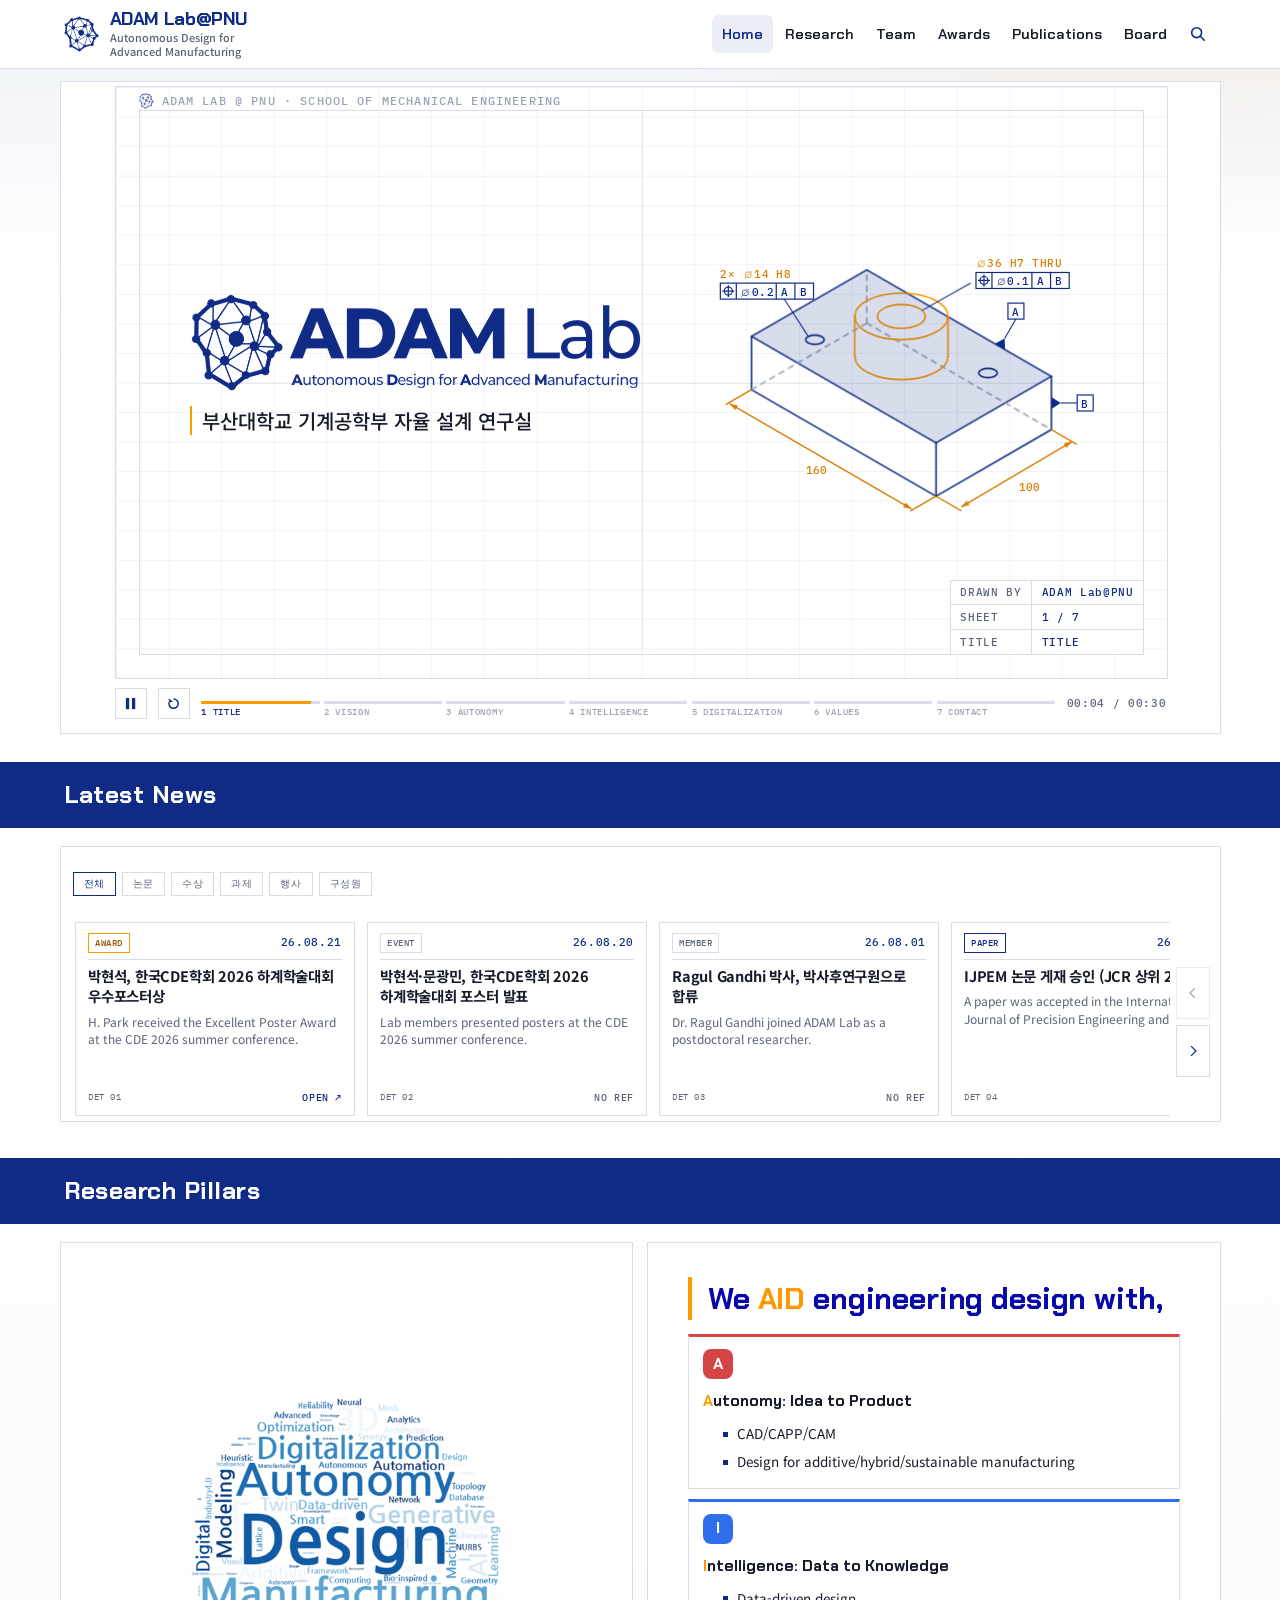
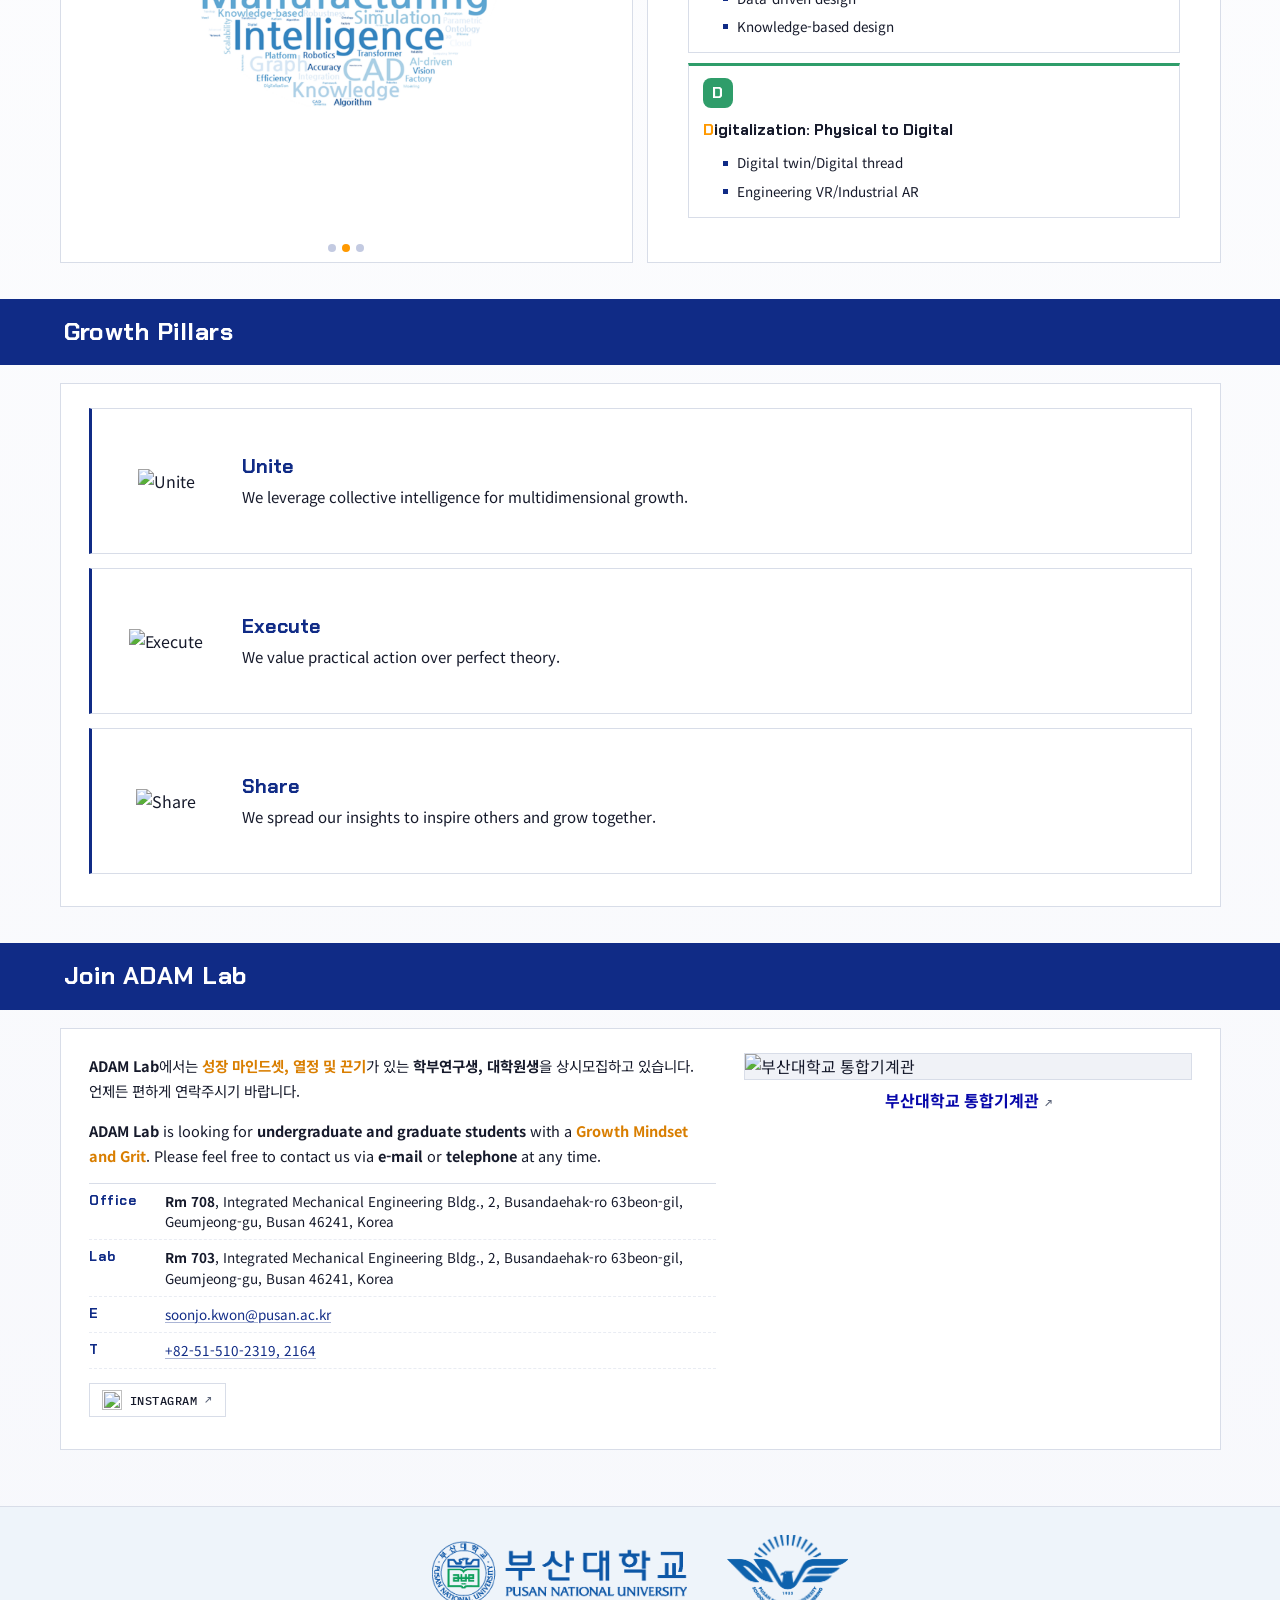
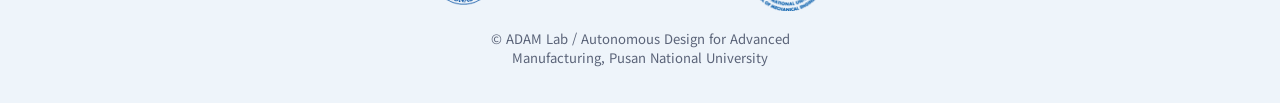
==== commit 7cb0b26e: "data: refresh sheet snapshot" ====
--- a/index.html
+++ b/index.html
@@ -18,7 +18,7 @@
   <script defer src="js/search-index.js"></script>
   <script defer src="js/site.js"></script>
   <script defer src="js/sheet/boot.js"></script>
-  <script defer src="js/sheet/sheets.js?v=20261011-171838"></script>
+  <script defer src="js/sheet/sheets.js?v=20261011-172553"></script>
   <script defer src="js/sheet/sheet-loader.js"></script>
   <script defer src="js/widgets/news.js"></script>
   <script defer src="js/widgets/sections.js"></script>
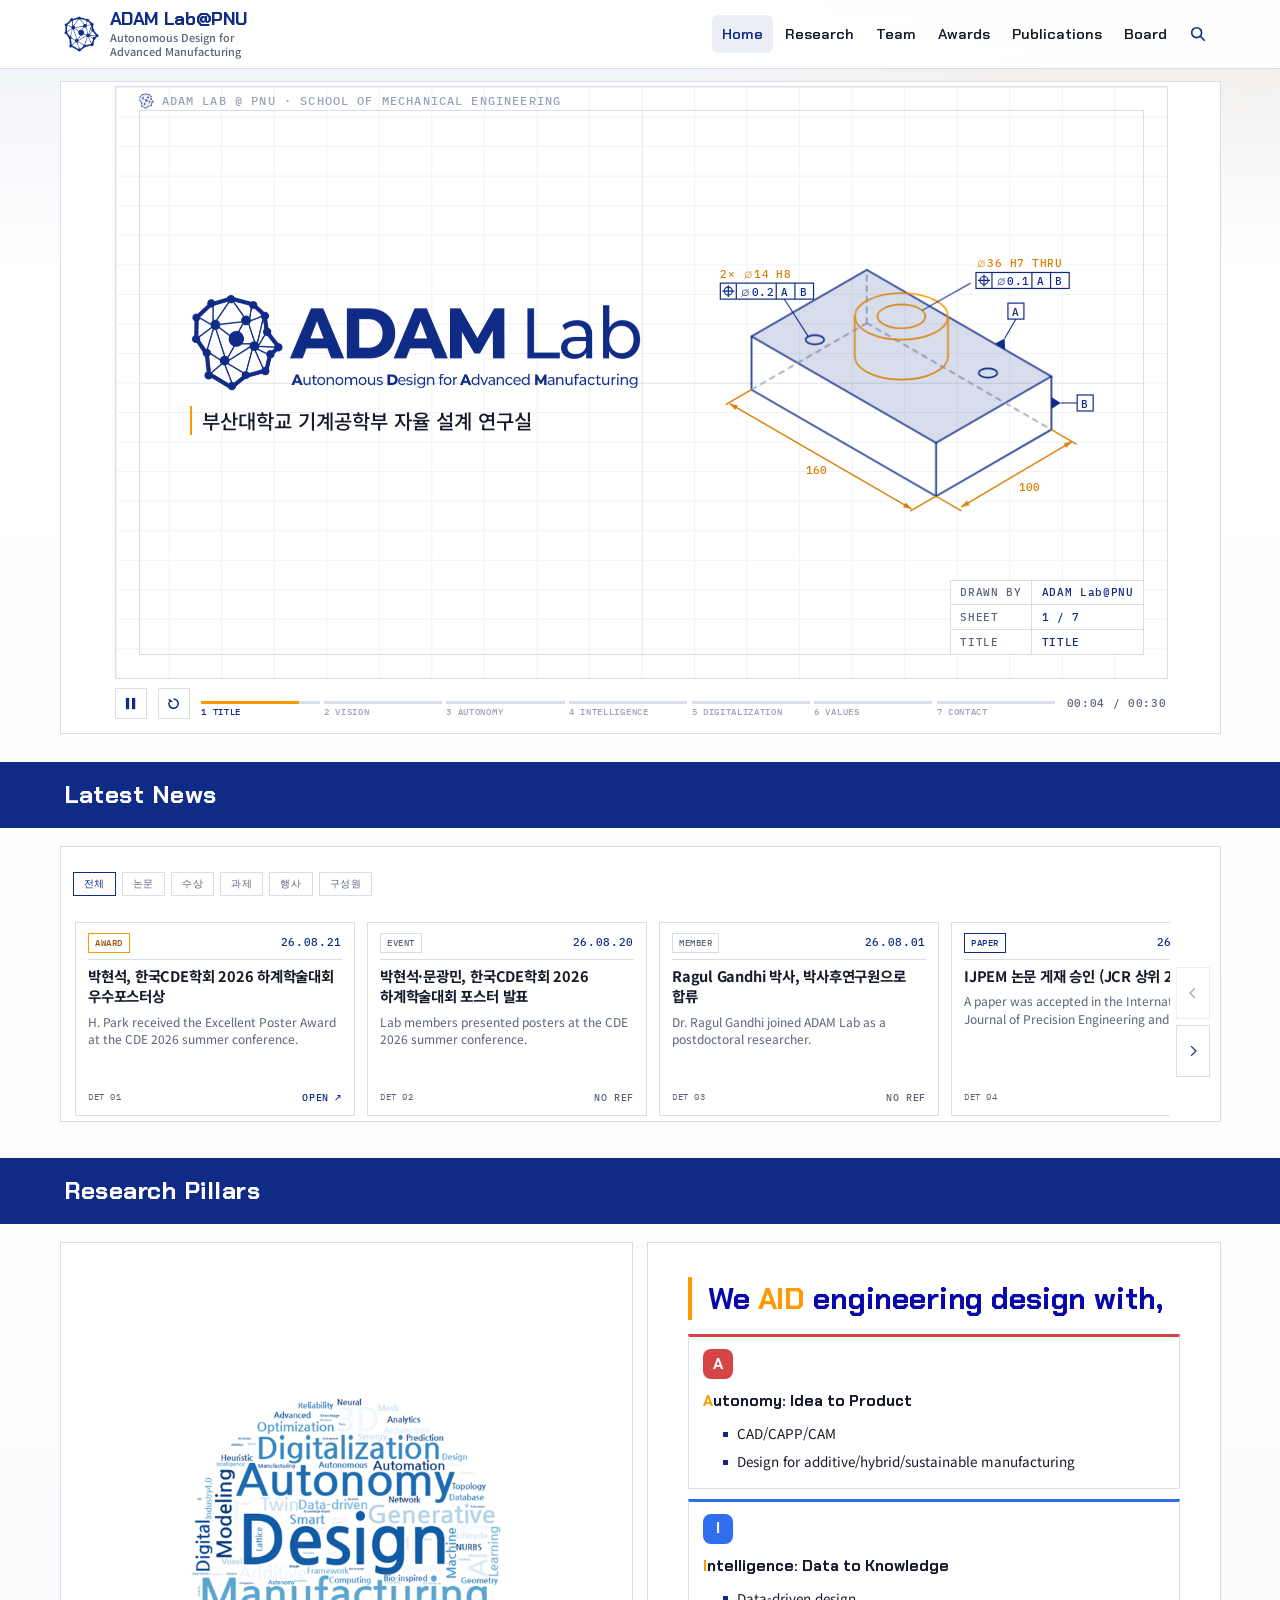
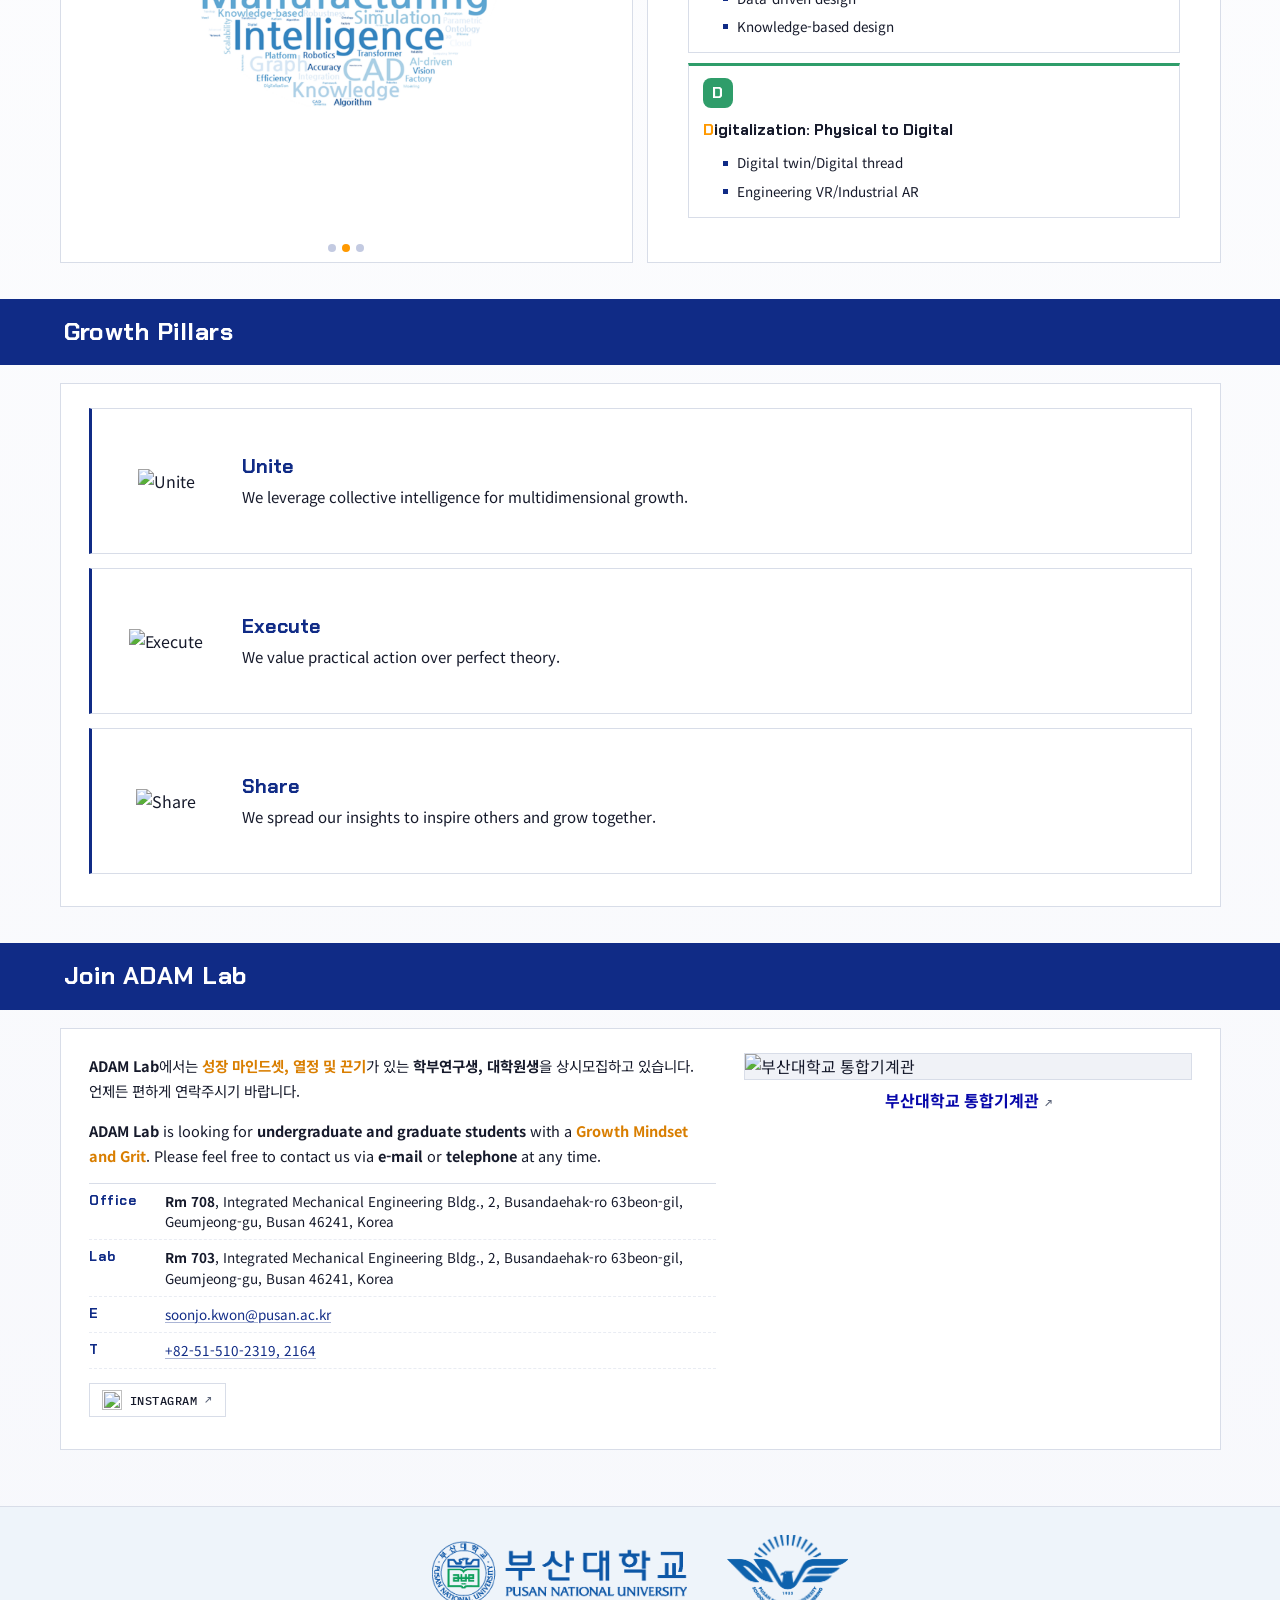
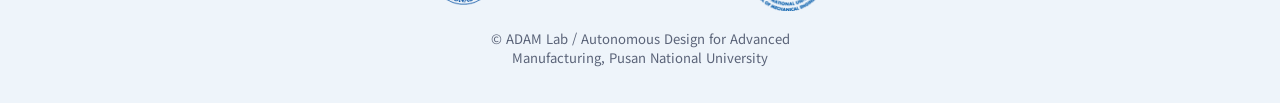
==== commit 5ee2146e: "data: refresh sheet snapshot" ====
--- a/index.html
+++ b/index.html
@@ -18,7 +18,7 @@
   <script defer src="js/search-index.js"></script>
   <script defer src="js/site.js"></script>
   <script defer src="js/sheet/boot.js"></script>
-  <script defer src="js/sheet/sheets.js?v=20261011-172553"></script>
+  <script defer src="js/sheet/sheets.js?v=20261011-173009"></script>
   <script defer src="js/sheet/sheet-loader.js"></script>
   <script defer src="js/widgets/news.js"></script>
   <script defer src="js/widgets/sections.js"></script>
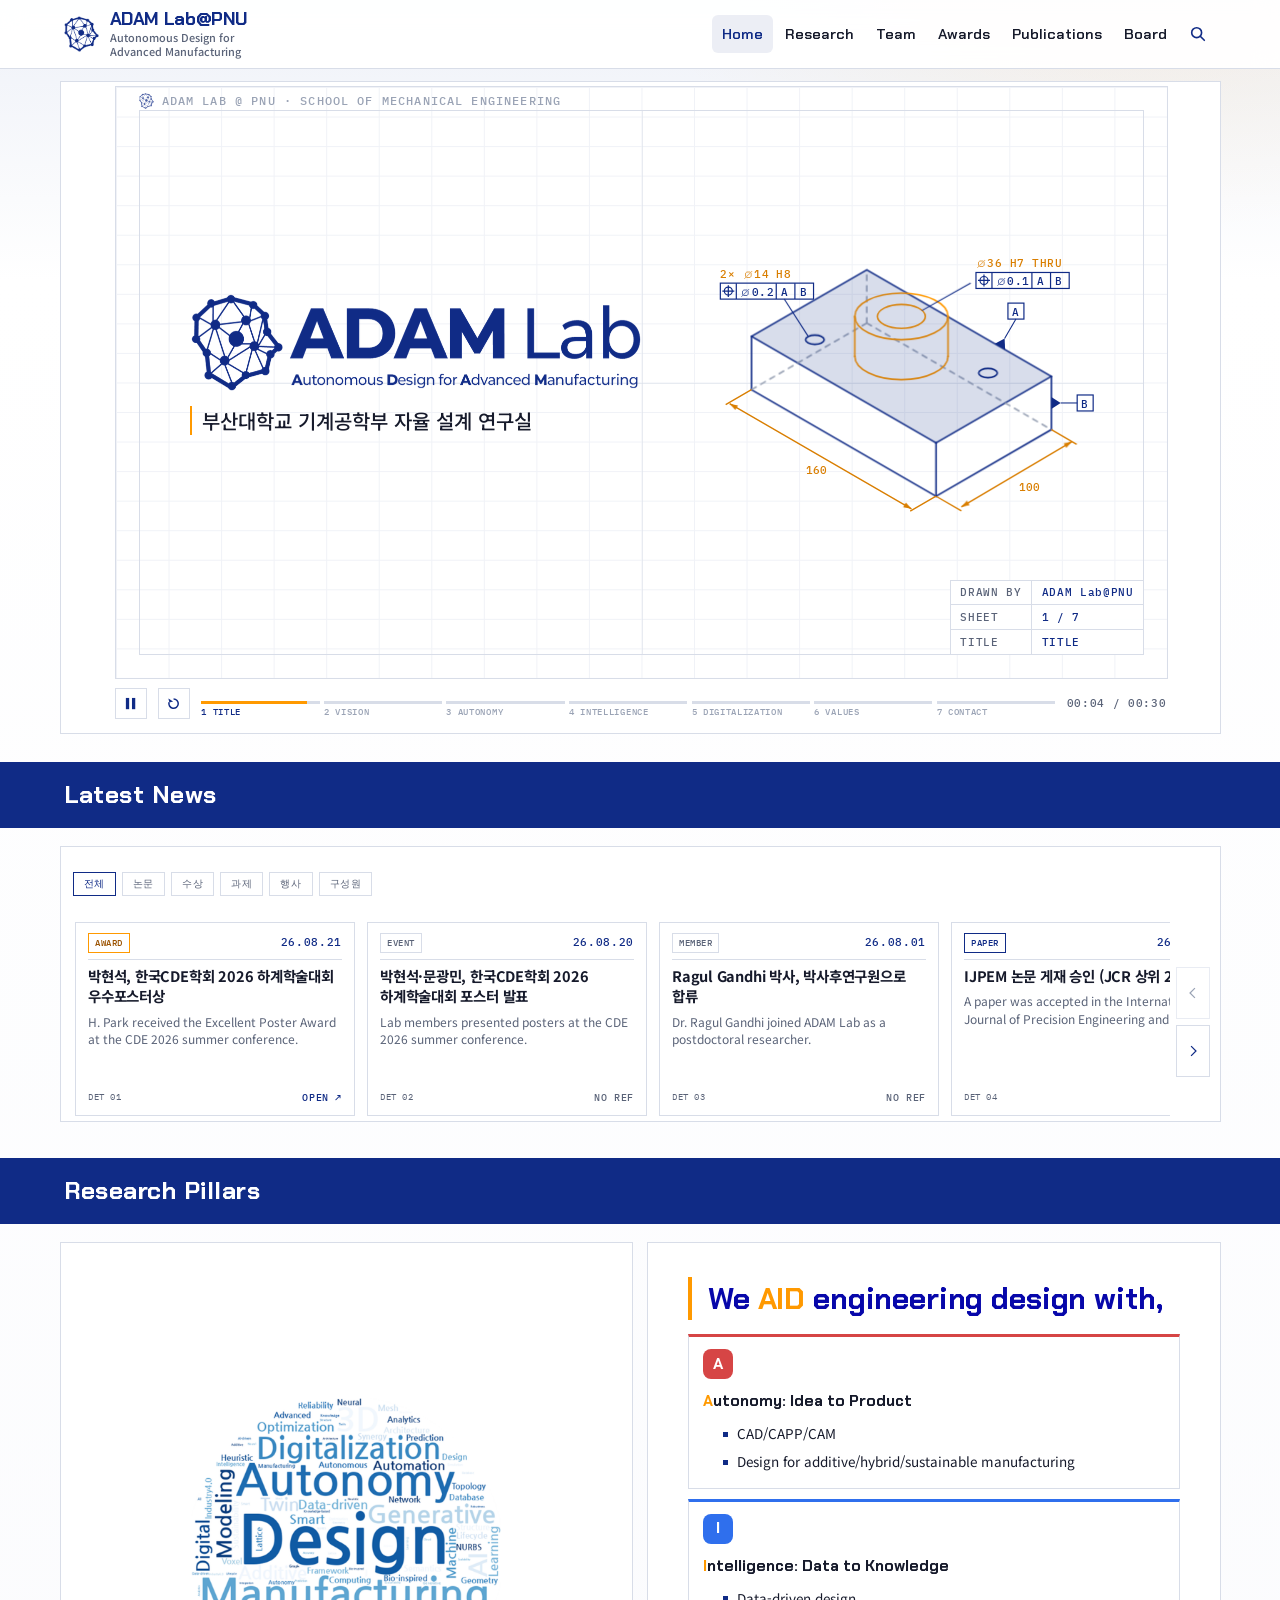
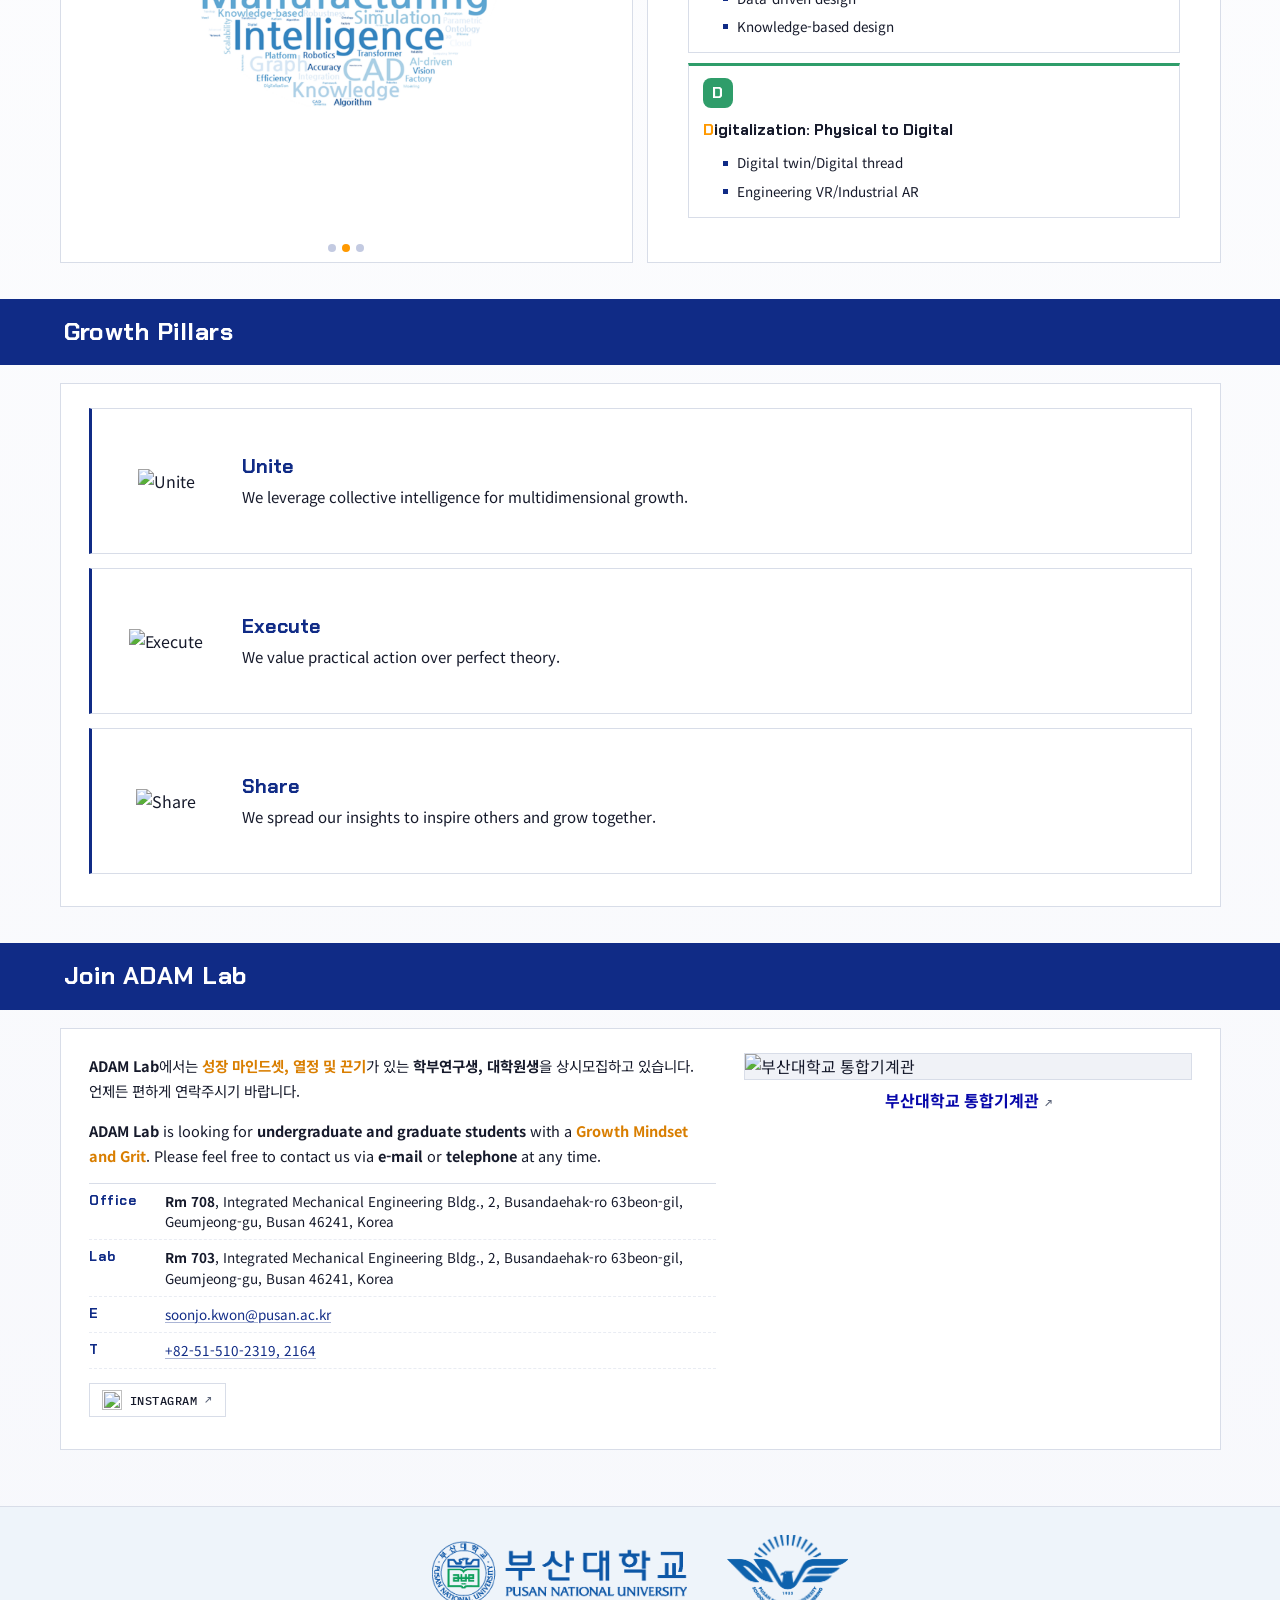
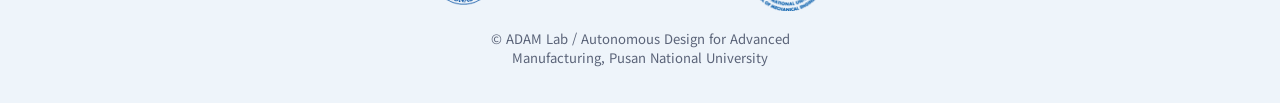
==== commit c0d62897: "data: refresh sheet snapshot" ====
--- a/index.html
+++ b/index.html
@@ -18,7 +18,7 @@
   <script defer src="js/search-index.js"></script>
   <script defer src="js/site.js"></script>
   <script defer src="js/sheet/boot.js"></script>
-  <script defer src="js/sheet/sheets.js?v=20261011-173009"></script>
+  <script defer src="js/sheet/sheets.js?v=20261016-131428"></script>
   <script defer src="js/sheet/sheet-loader.js"></script>
   <script defer src="js/widgets/news.js"></script>
   <script defer src="js/widgets/sections.js"></script>
--- a/css/site.css
+++ b/css/site.css
@@ -147,18 +147,21 @@
 }
 
 
+/* Photos band: Instagram sits immediately beside the h2 title */
 .band__inner--with-action {
   display: flex;
   align-items: center;
-  justify-content: space-between;
-  gap: 12px;
-}
+  justify-content: flex-start;
+  gap: 10px;
+}
+.band__inner--with-action h2 { margin: 0; }
 .band-ig {
   display: inline-flex;
   align-items: center;
   justify-content: center;
-  width: 36px;
-  height: 36px;
+  flex: 0 0 auto;
+  width: 32px;
+  height: 32px;
   border-radius: 8px;
   color: #fff;
   border: 1px solid rgba(255, 255, 255, 0.35);
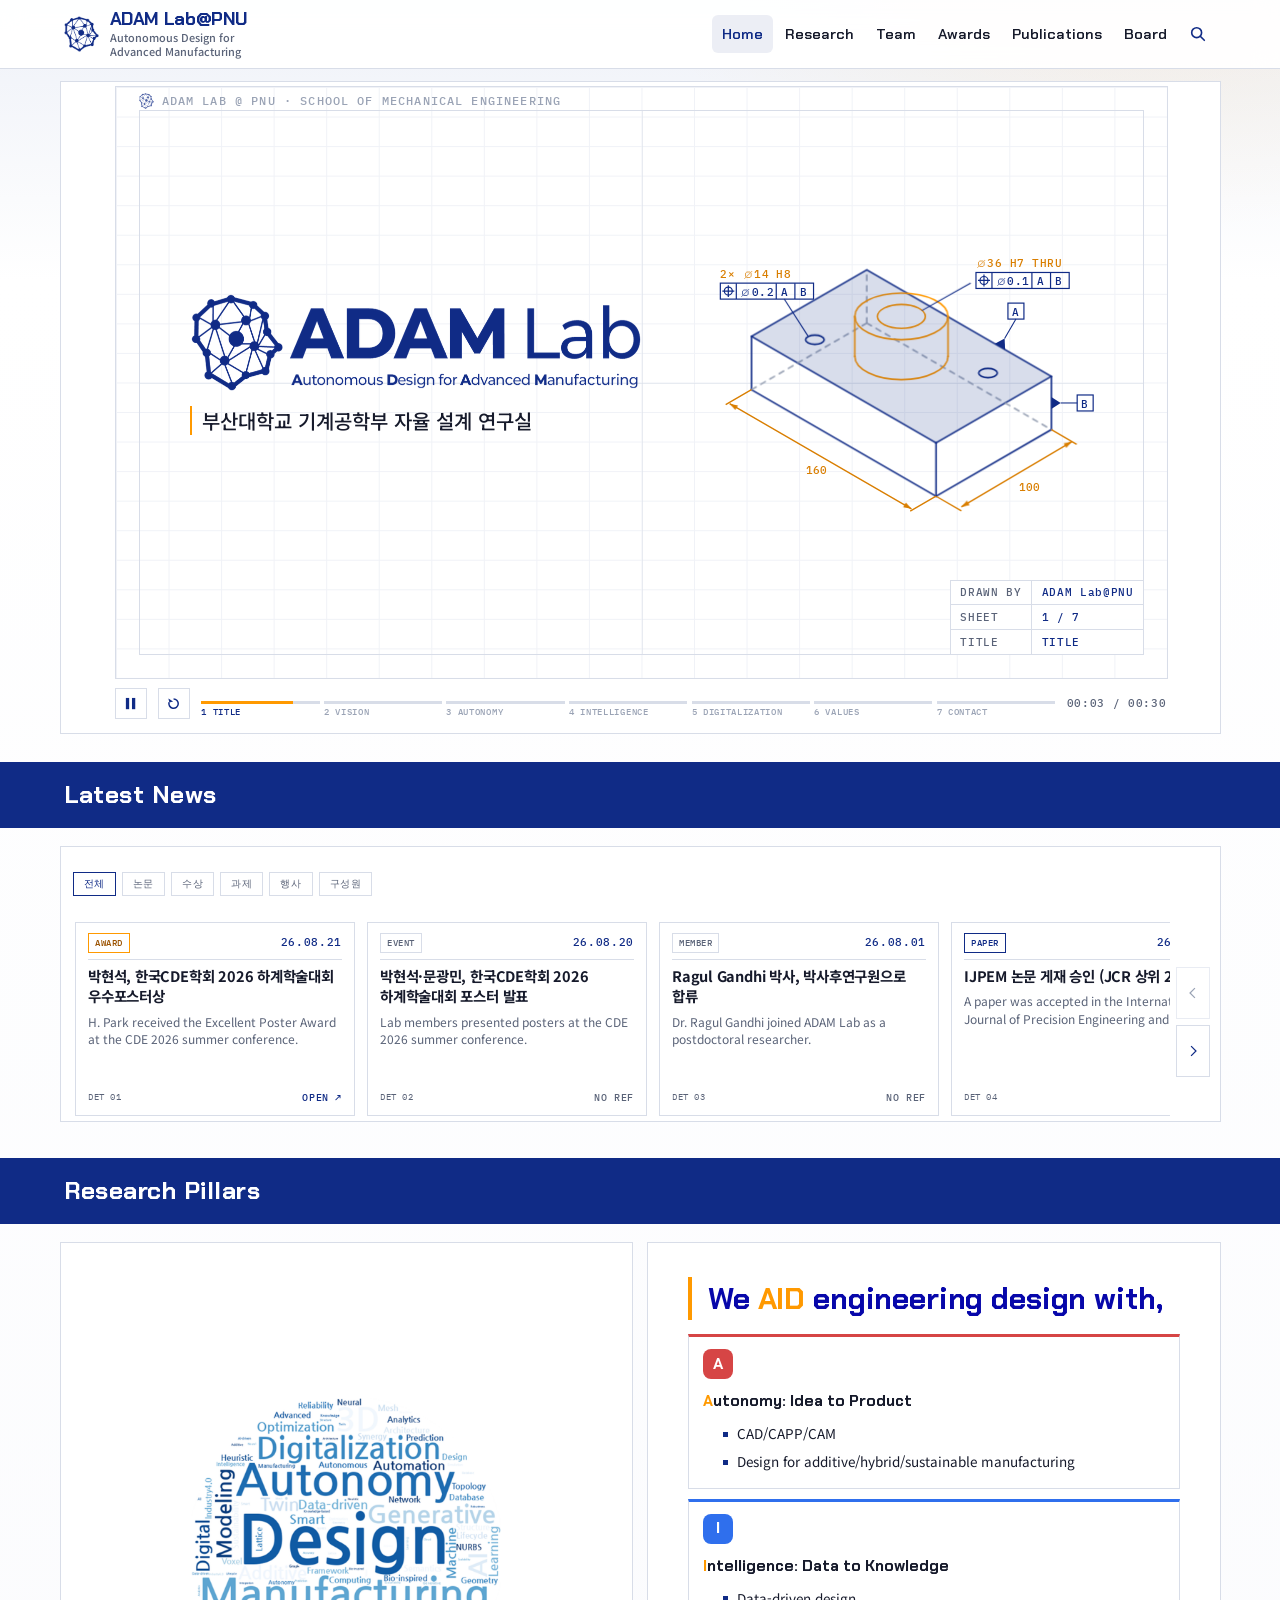
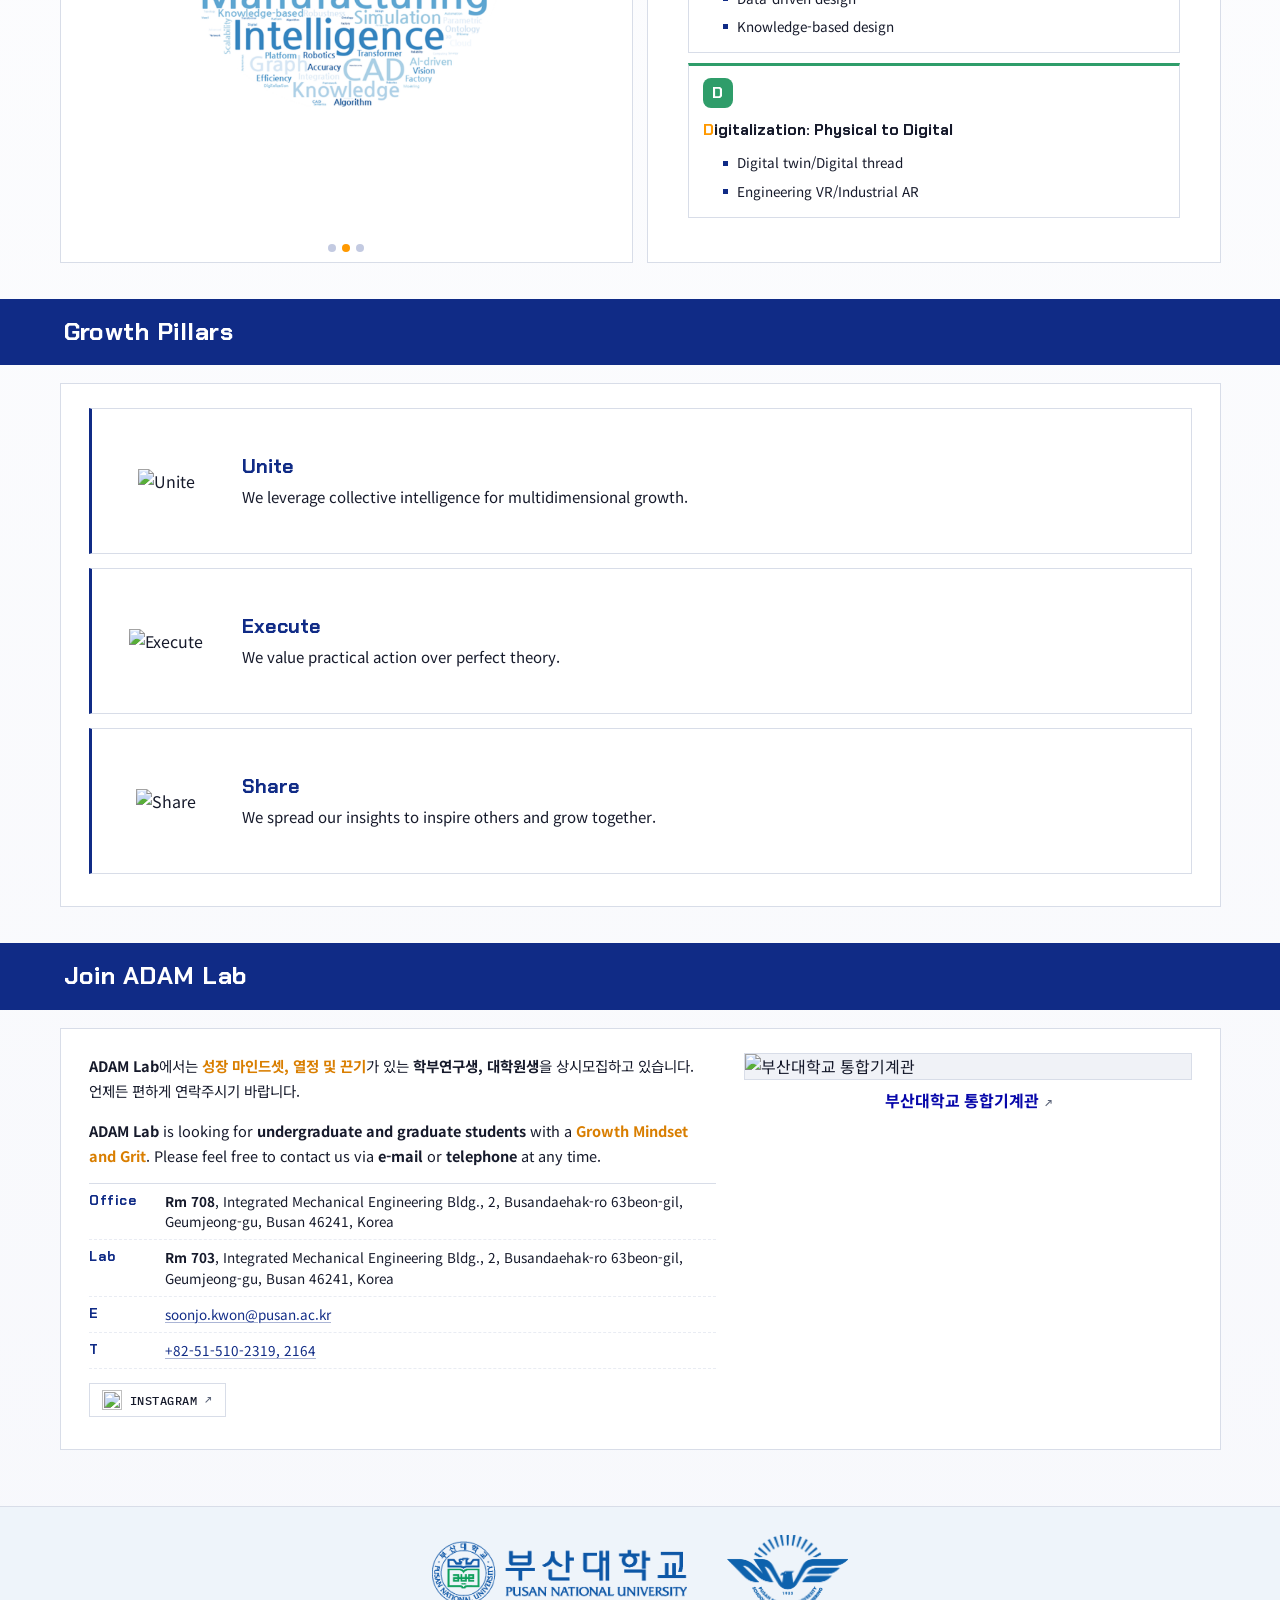
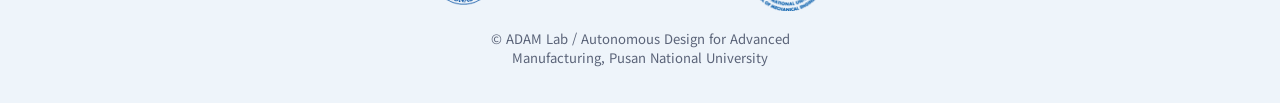
==== commit 8b92d940: "data: refresh sheet snapshot" ====
--- a/index.html
+++ b/index.html
@@ -18,7 +18,7 @@
   <script defer src="js/search-index.js"></script>
   <script defer src="js/site.js"></script>
   <script defer src="js/sheet/boot.js"></script>
-  <script defer src="js/sheet/sheets.js?v=20261016-131428"></script>
+  <script defer src="js/sheet/sheets.js?v=20261016-131528"></script>
   <script defer src="js/sheet/sheet-loader.js"></script>
   <script defer src="js/widgets/news.js"></script>
   <script defer src="js/widgets/sections.js"></script>
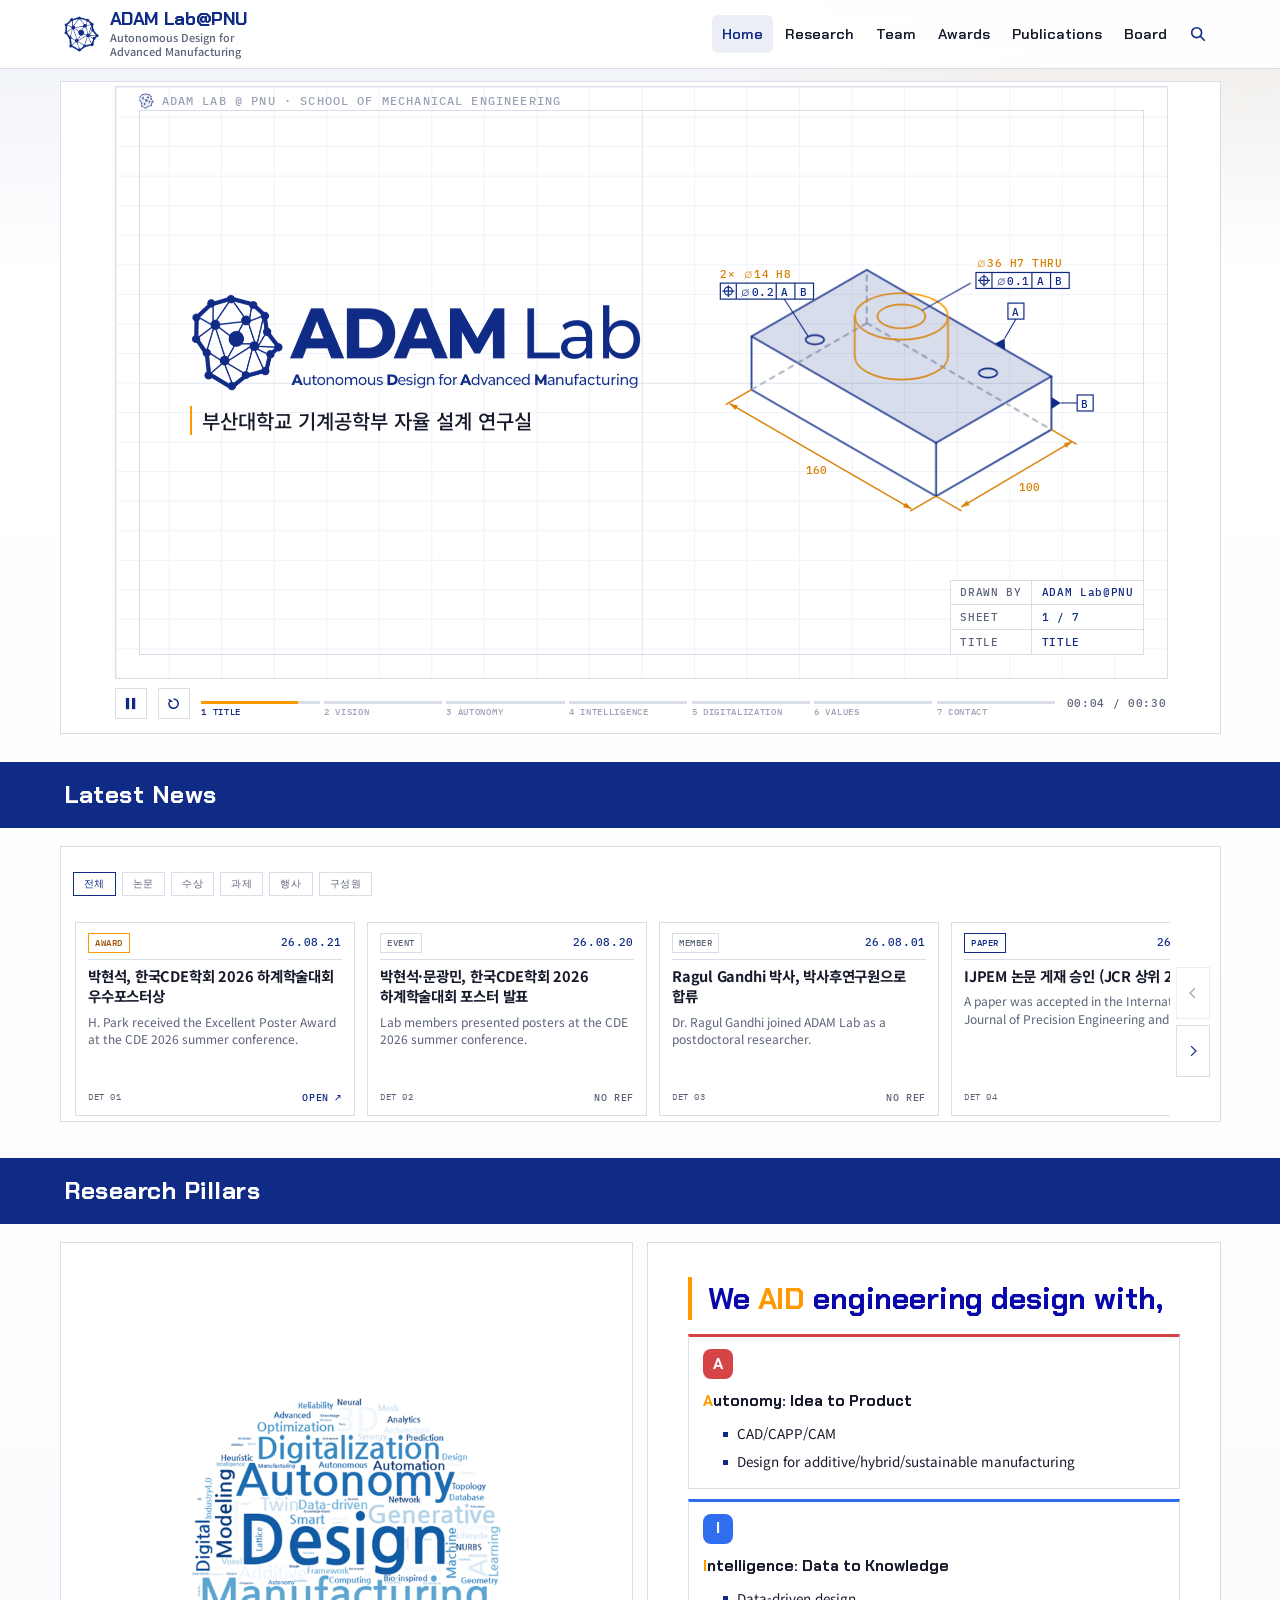
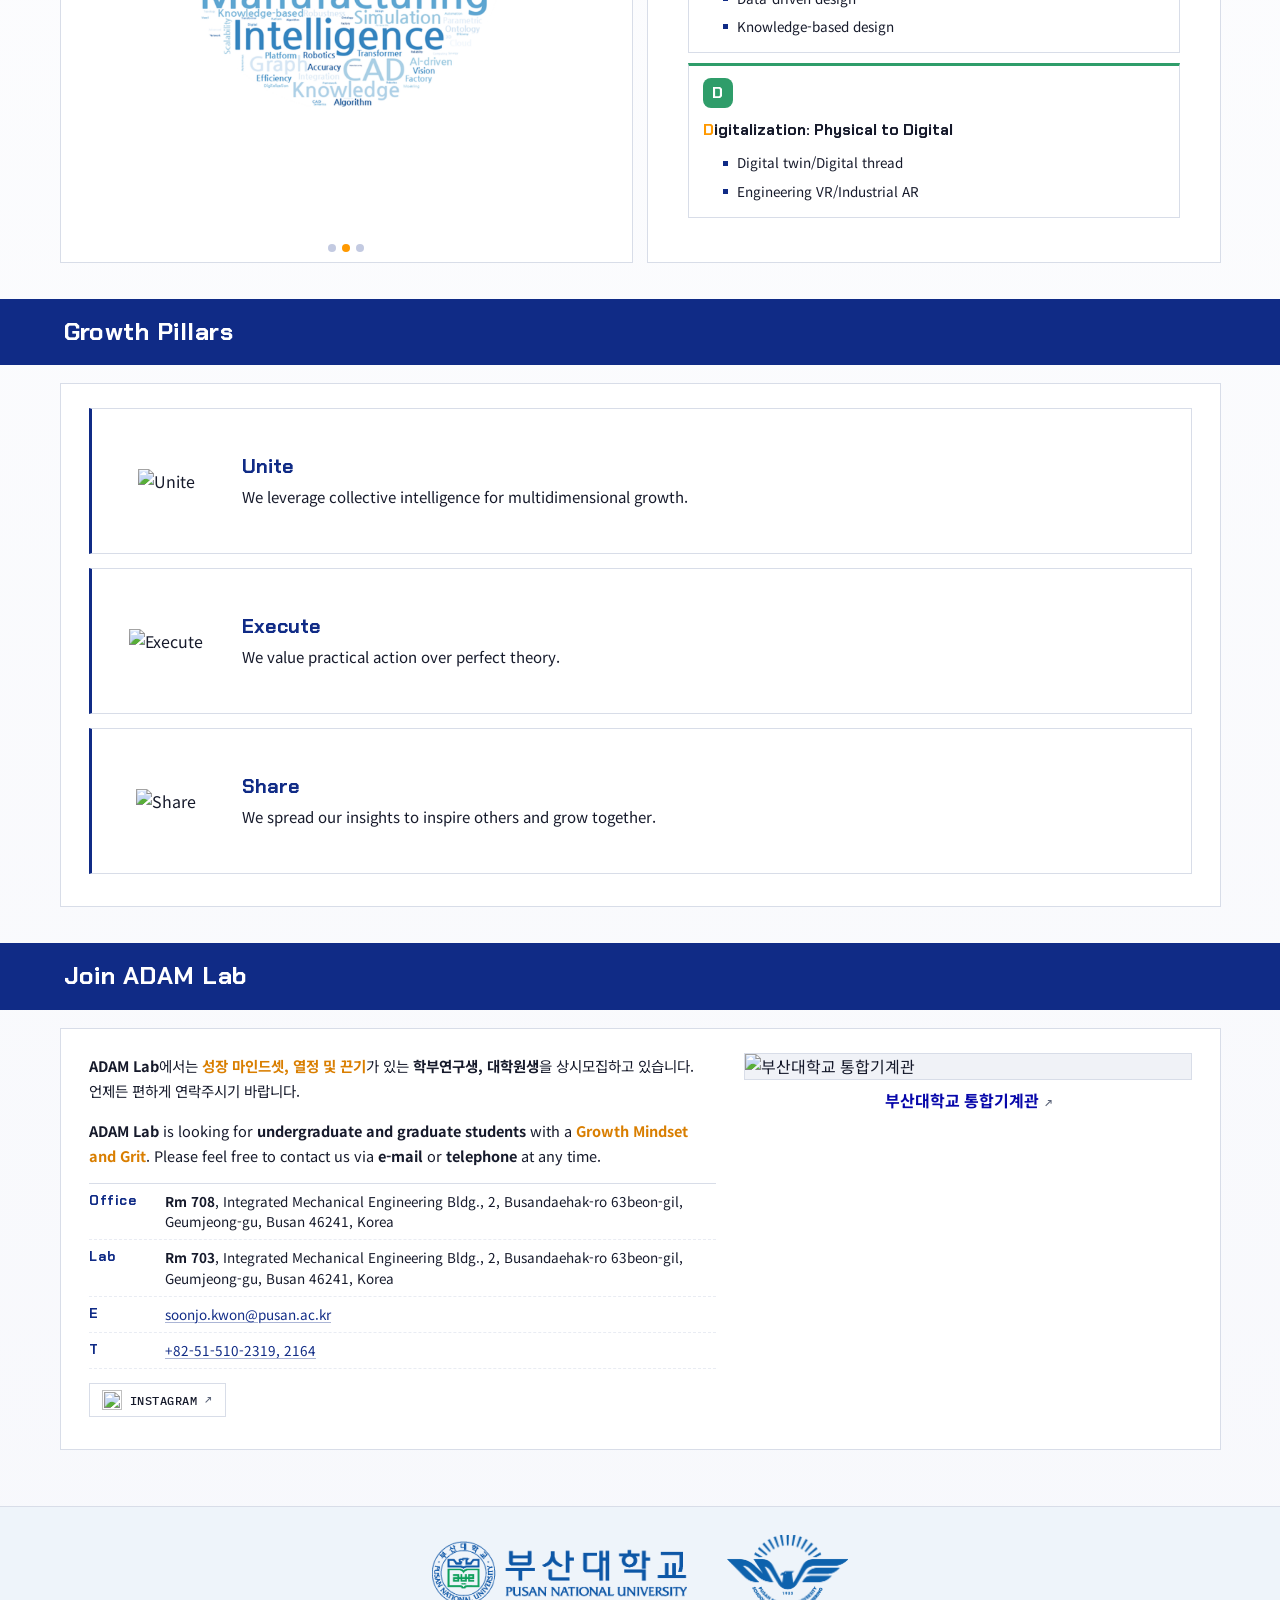
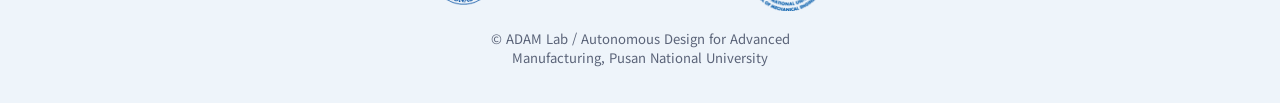
==== commit 7546fd02: "data: refresh sheet snapshot" ====
--- a/index.html
+++ b/index.html
@@ -18,7 +18,7 @@
   <script defer src="js/search-index.js"></script>
   <script defer src="js/site.js"></script>
   <script defer src="js/sheet/boot.js"></script>
-  <script defer src="js/sheet/sheets.js?v=20261016-131528"></script>
+  <script defer src="js/sheet/sheets.js?v=20261016-131559"></script>
   <script defer src="js/sheet/sheet-loader.js"></script>
   <script defer src="js/widgets/news.js"></script>
   <script defer src="js/widgets/sections.js"></script>
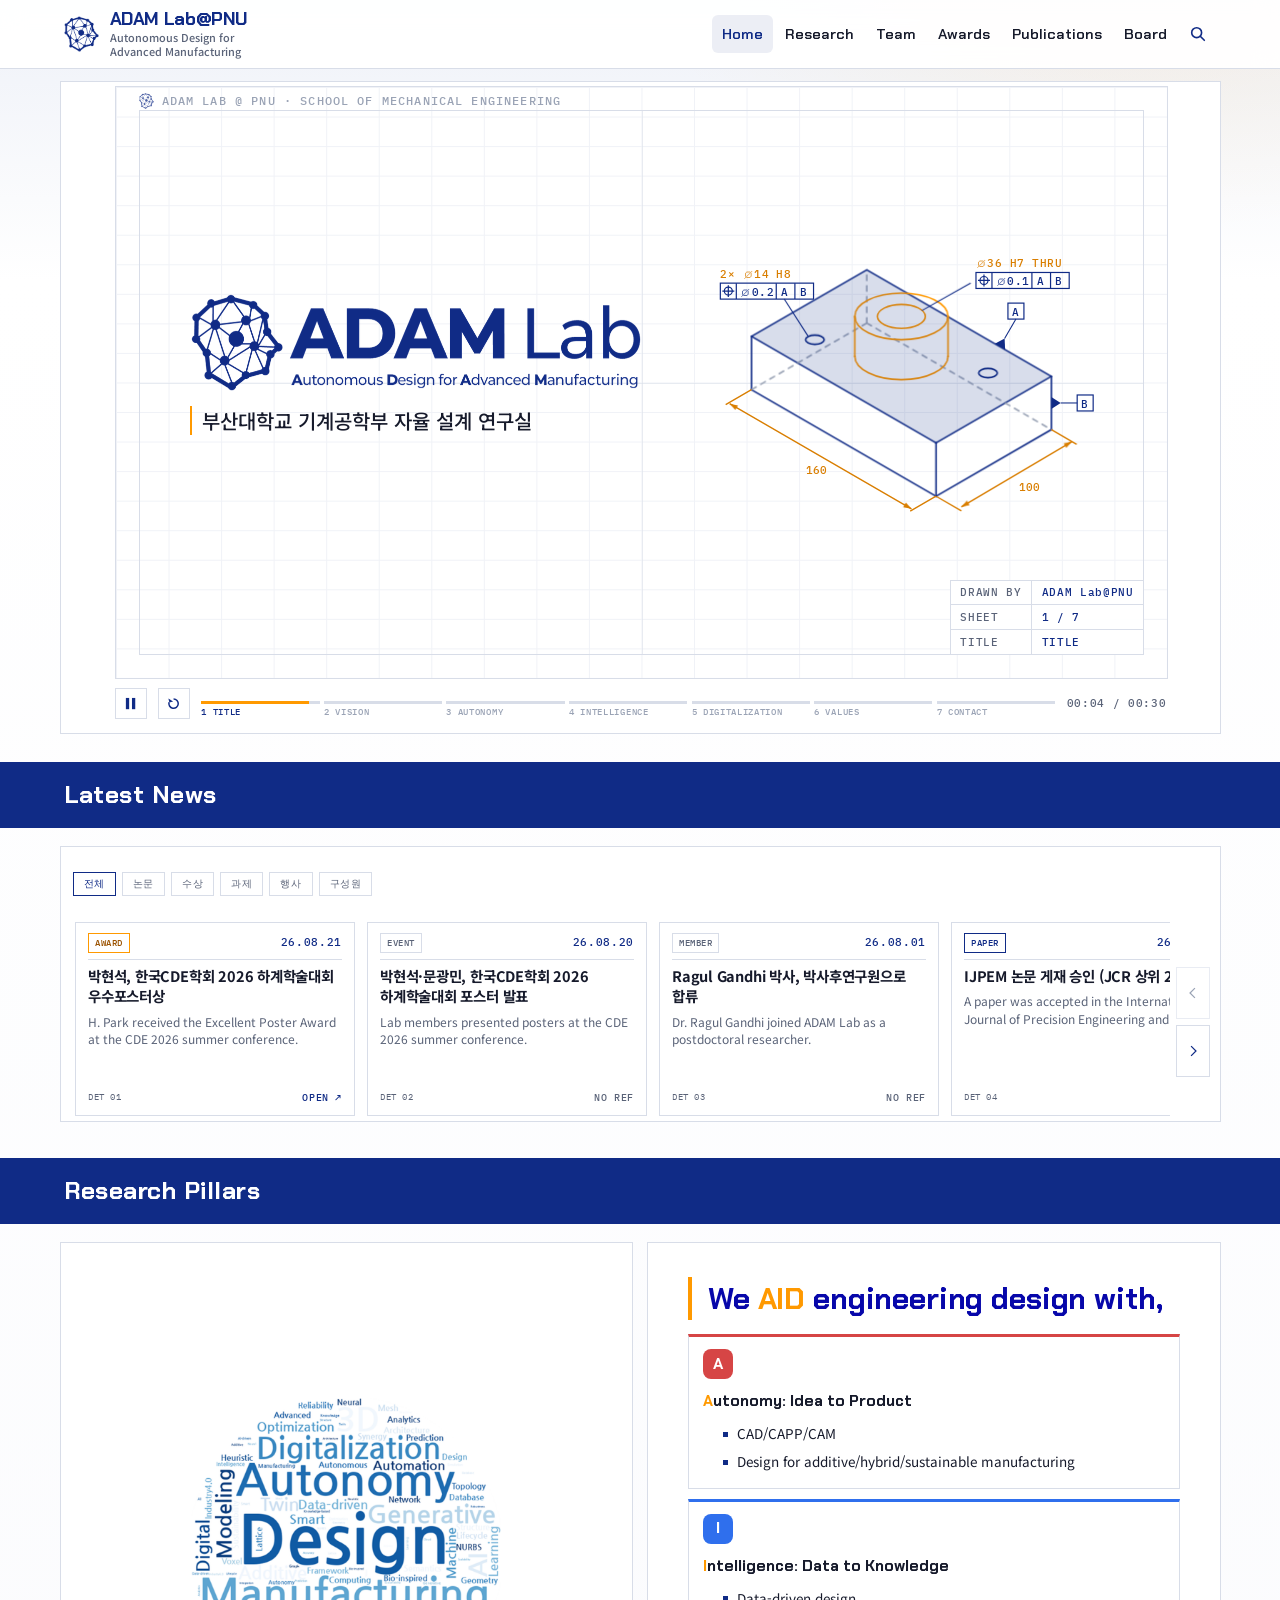
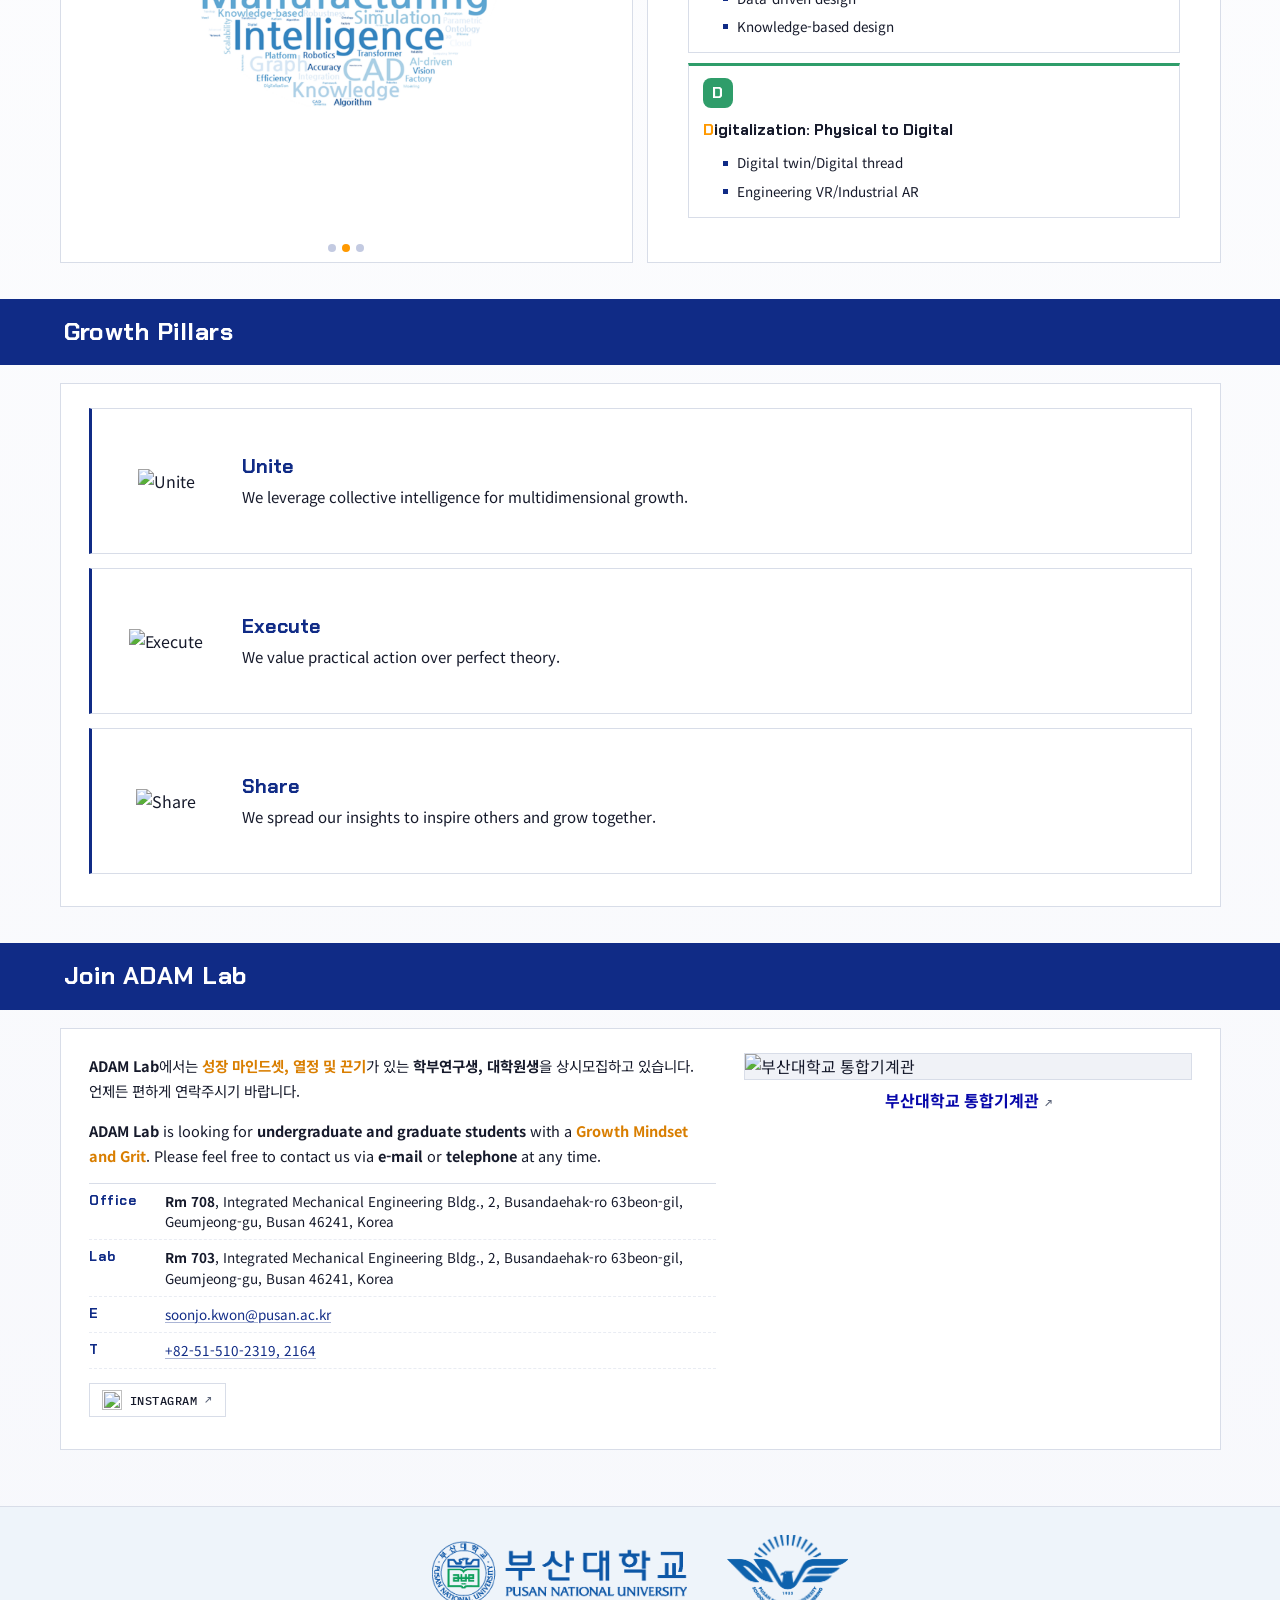
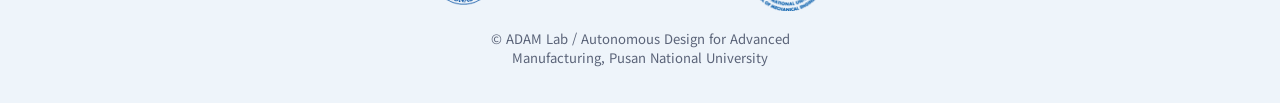
==== commit 636ab0f0: "data: refresh sheet snapshot" ====
--- a/index.html
+++ b/index.html
@@ -18,7 +18,7 @@
   <script defer src="js/search-index.js"></script>
   <script defer src="js/site.js"></script>
   <script defer src="js/sheet/boot.js"></script>
-  <script defer src="js/sheet/sheets.js?v=20261016-131559"></script>
+  <script defer src="js/sheet/sheets.js?v=20261016-131627"></script>
   <script defer src="js/sheet/sheet-loader.js"></script>
   <script defer src="js/widgets/news.js"></script>
   <script defer src="js/widgets/sections.js"></script>
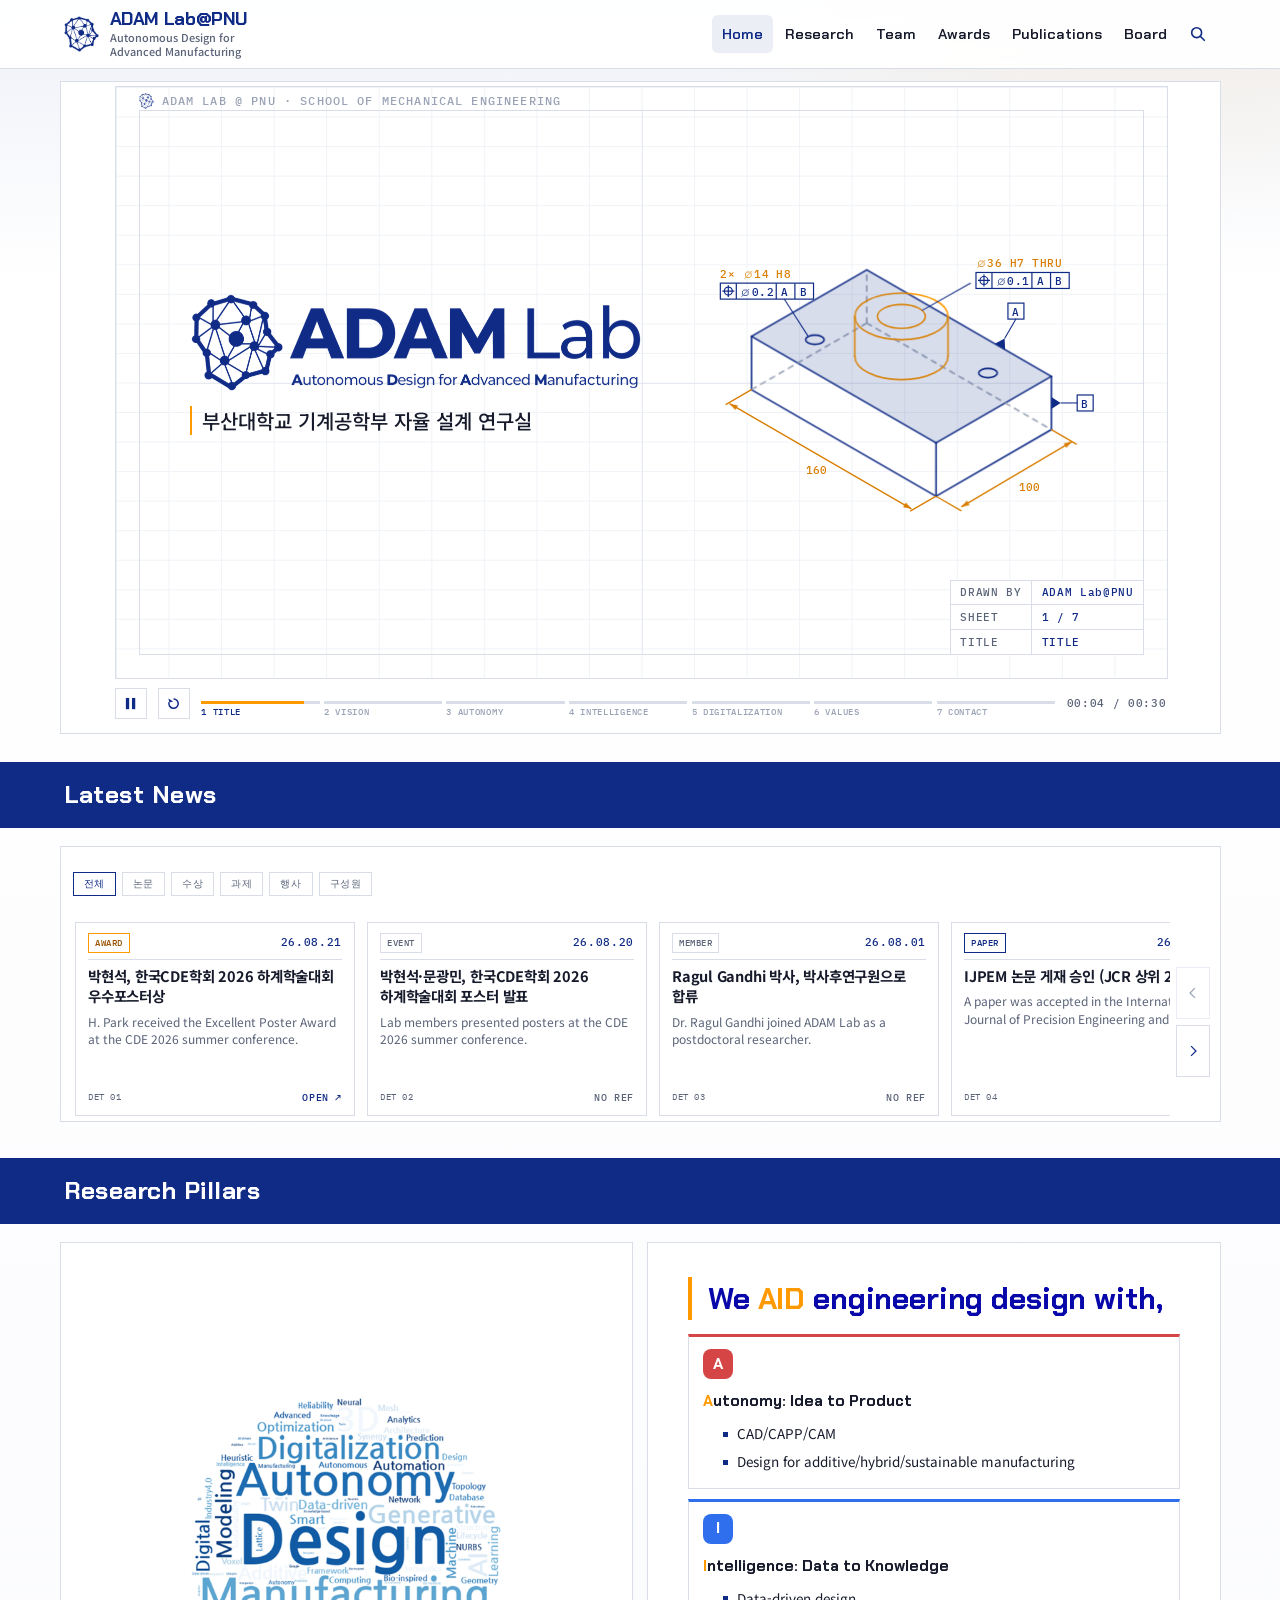
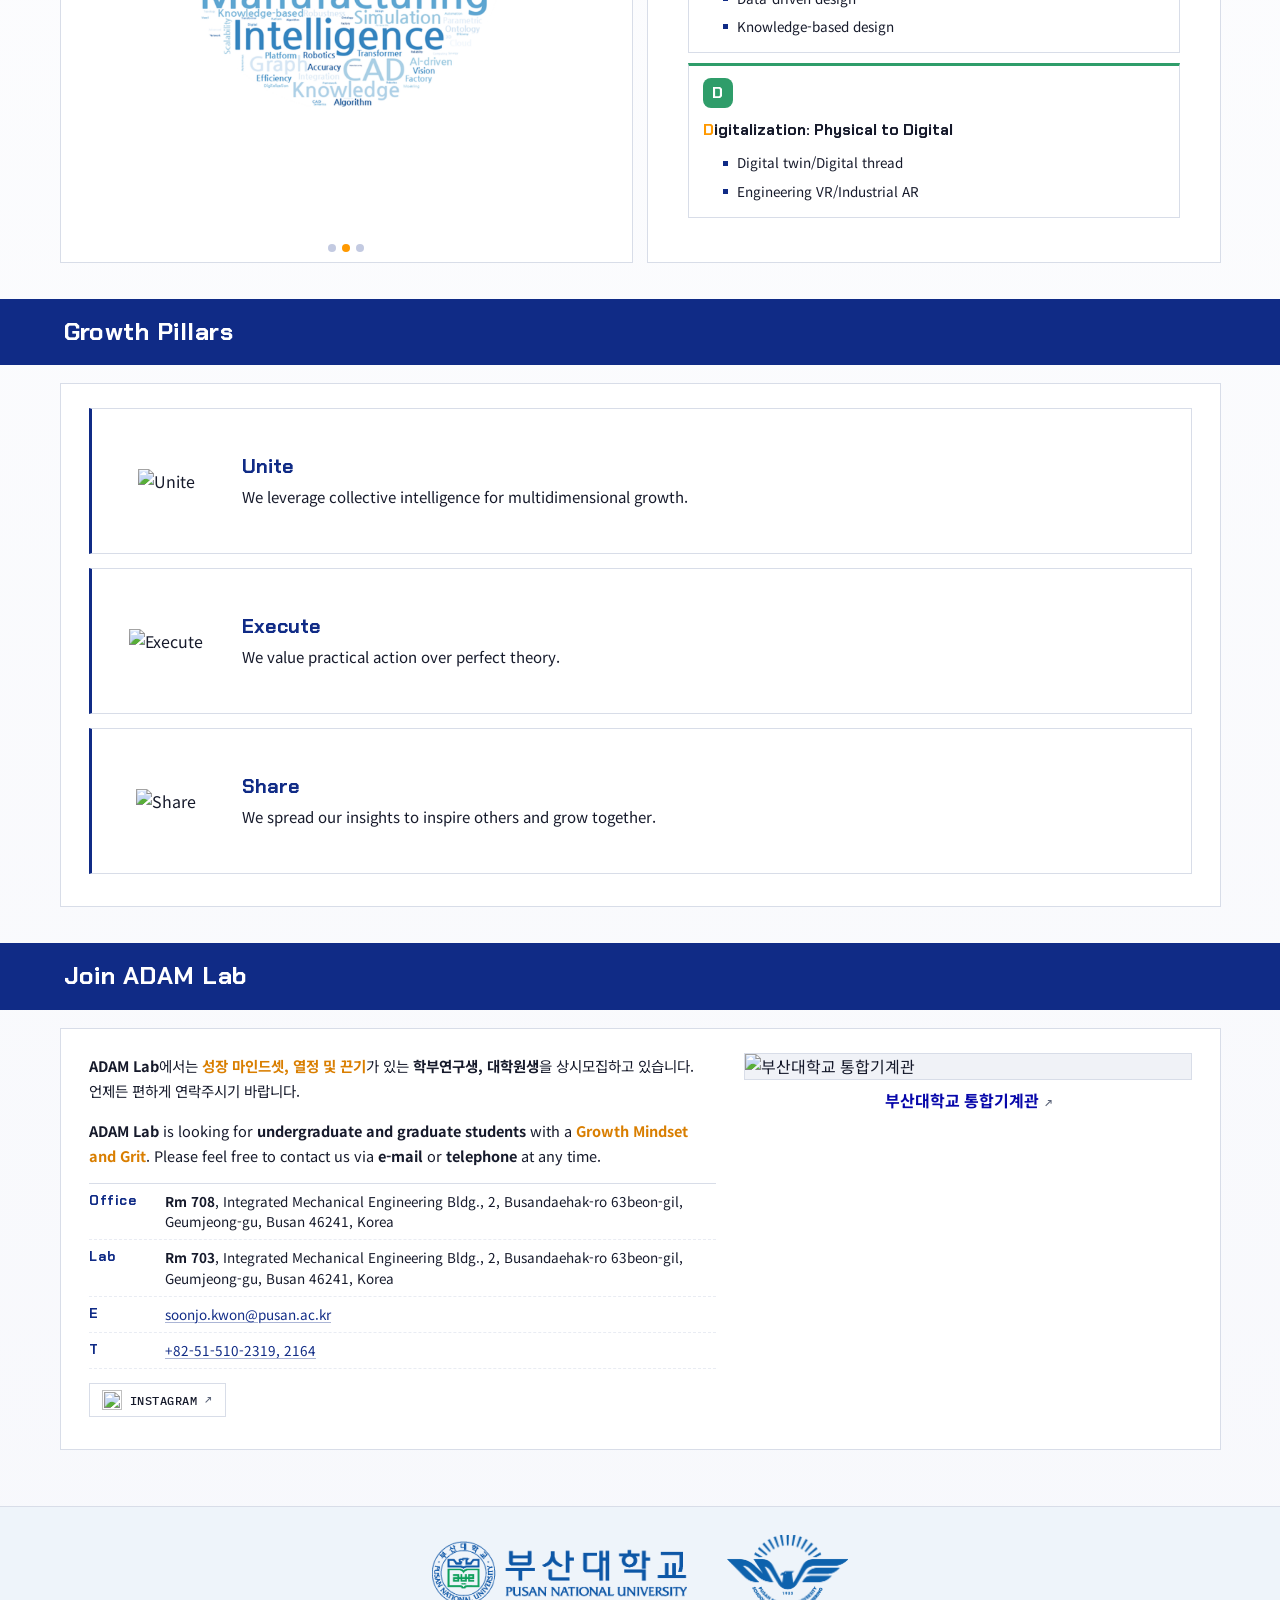
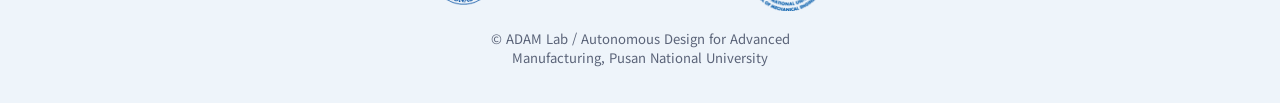
==== commit 4d7c3669: "data: refresh sheet snapshot" ====
--- a/index.html
+++ b/index.html
@@ -18,7 +18,7 @@
   <script defer src="js/search-index.js"></script>
   <script defer src="js/site.js"></script>
   <script defer src="js/sheet/boot.js"></script>
-  <script defer src="js/sheet/sheets.js?v=20261016-131627"></script>
+  <script defer src="js/sheet/sheets.js?v=20261016-131743"></script>
   <script defer src="js/sheet/sheet-loader.js"></script>
   <script defer src="js/widgets/news.js"></script>
   <script defer src="js/widgets/sections.js"></script>
